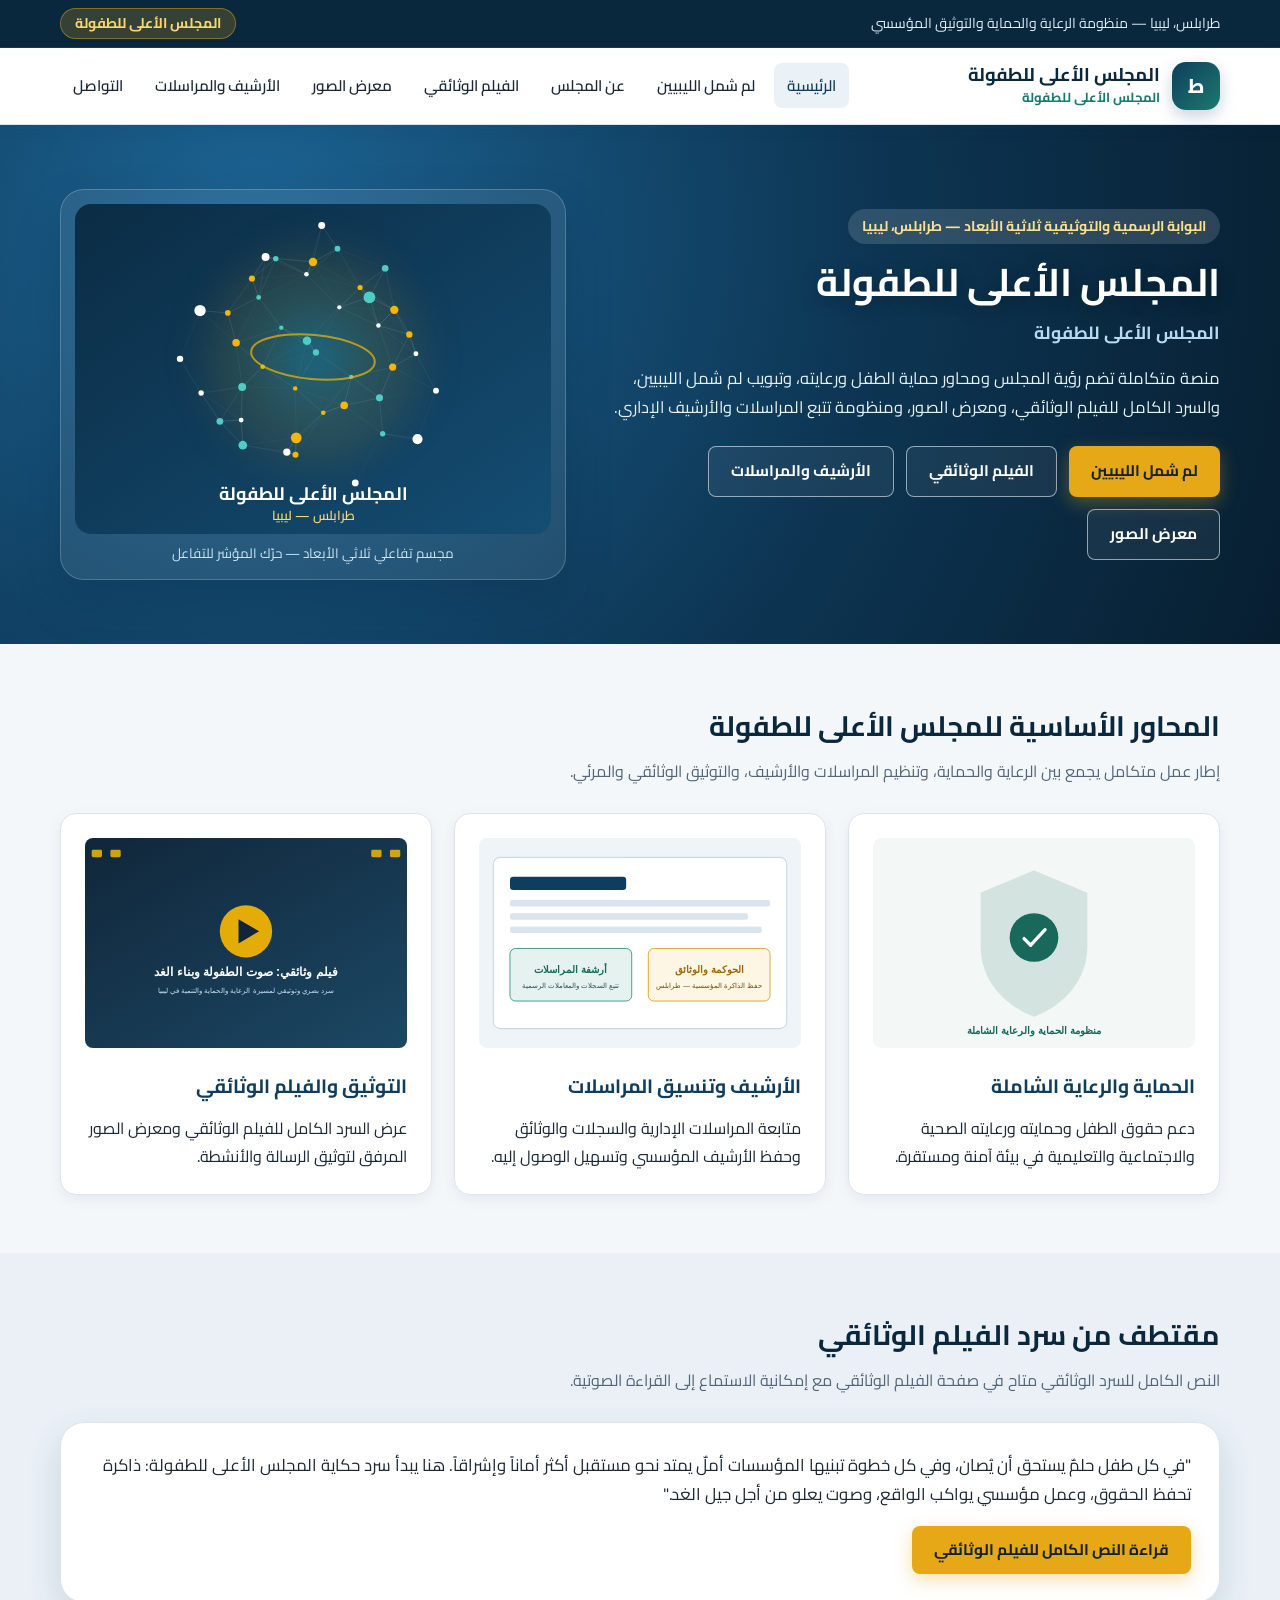
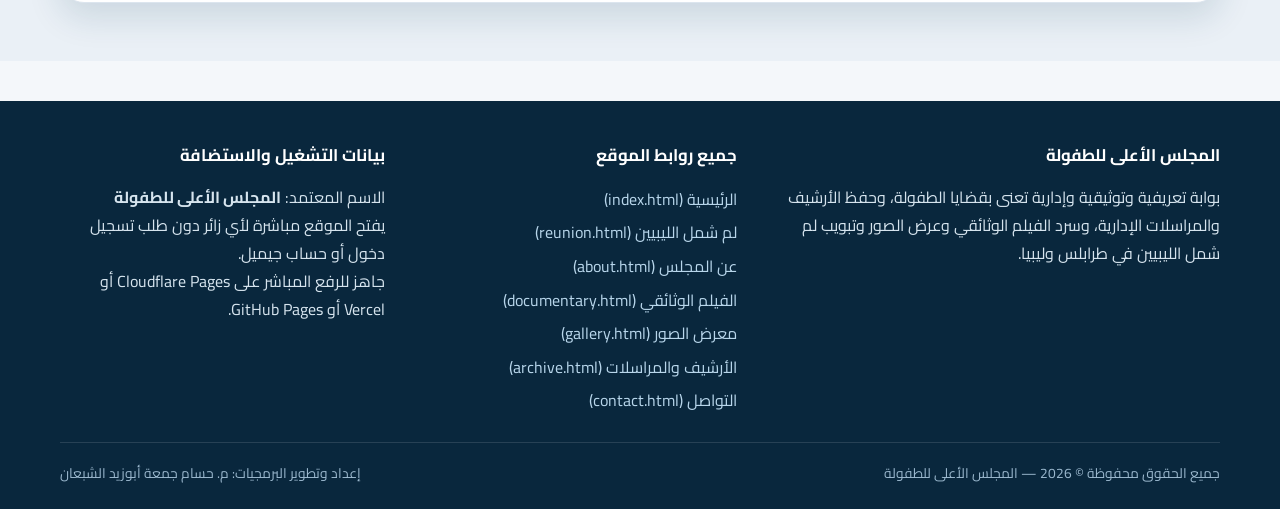
==== index.html @ 8209a541 "Add files via upload المجلس الاعلى للطفولة" ====
<!DOCTYPE html>
<html lang="ar" dir="rtl">
<head>
  <meta charset="UTF-8" />
  <meta name="viewport" content="width=device-width, initial-scale=1.0" />
  <title>المجلس الأعلى للطفولة</title>
  <link rel="preconnect" href="https://fonts.googleapis.com" />
  <link rel="preconnect" href="https://fonts.gstatic.com" crossorigin />
  <link href="https://fonts.googleapis.com/css2?family=Cairo:wght@400;600;700;800&display=swap" rel="stylesheet" />
  <link rel="stylesheet" href="css/style.css" />
</head>
<body>
  <div class="topbar">
    <div class="container topbar-inner">
      <div>طرابلس، ليبيا — منظومة الرعاية والحماية والتوثيق المؤسسي</div>
      <div class="en-title-badge">المجلس الأعلى للطفولة</div>
    </div>
  </div>
  <header class="navbar">
    <div class="container navbar-inner">
      <a class="brand" href="index.html">
        <div class="brand-mark">ط</div>
        <div class="brand-text">
          <strong>المجلس الأعلى للطفولة</strong>
          <span>المجلس الأعلى للطفولة</span>
        </div>
      </a>
      <nav aria-label="القائمة الرئيسية">
        <ul class="nav-links"><li><a href="index.html" class="active">الرئيسية</a></li><li><a href="reunion.html">لم شمل الليبيين</a></li><li><a href="about.html">عن المجلس</a></li><li><a href="documentary.html">الفيلم الوثائقي</a></li><li><a href="gallery.html">معرض الصور</a></li><li><a href="archive.html">الأرشيف والمراسلات</a></li><li><a href="contact.html">التواصل</a></li></ul>
      </nav>
    </div>
  </header>

  <section class="hero">
    <div class="container hero-grid">
      <div>
        <span class="hero-tag">البوابة الرسمية والتوثيقية ثلاثية الأبعاد — طرابلس، ليبيا</span>
        <h1>المجلس الأعلى للطفولة</h1>
        <div class="hero-en-name">المجلس الأعلى للطفولة</div>
        <p>
          منصة متكاملة تضم رؤية المجلس ومحاور حماية الطفل ورعايته، وتبويب لم شمل الليبيين، والسرد الكامل للفيلم الوثائقي، ومعرض الصور، ومنظومة تتبع المراسلات والأرشيف الإداري.
        </p>
        <div class="btn-group">
          <a href="reunion.html" class="btn btn-primary">لم شمل الليبيين</a>
          <a href="documentary.html" class="btn btn-outline">الفيلم الوثائقي</a>
          <a href="archive.html" class="btn btn-outline">الأرشيف والمراسلات</a>
          <a href="gallery.html" class="btn btn-outline">معرض الصور</a>
        </div>
      </div>
      <div class="hero-3d-stage">
        <canvas id="council3DCanvas" class="hero-3d-canvas"></canvas>
        <div class="stage-caption">مجسم تفاعلي ثلاثي الأبعاد — حرّك المؤشر للتفاعل</div>
      </div>
    </div>
  </section>

  <section class="section">
    <div class="container">
      <div class="section-header">
        <h2>المحاور الأساسية للمجلس الأعلى للطفولة</h2>
        <p>إطار عمل متكامل يجمع بين الرعاية والحماية، وتنظيم المراسلات والأرشيف، والتوثيق الوثائقي والمرئي.</p>
      </div>
      <div class="grid-3">
        <article class="card">
          <img src="assets/images/child-protection.svg" alt="الحماية والرعاية الشاملة" />
          <h3>الحماية والرعاية الشاملة</h3>
          <p>دعم حقوق الطفل وحمايته ورعايته الصحية والاجتماعية والتعليمية في بيئة آمنة ومستقرة.</p>
        </article>
        <article class="card">
          <img src="assets/images/archive-governance.svg" alt="الأرشيف وتنسيق المراسلات" />
          <h3>الأرشيف وتنسيق المراسلات</h3>
          <p>متابعة المراسلات الإدارية والسجلات والوثائق وحفظ الأرشيف المؤسسي وتسهيل الوصول إليه.</p>
        </article>
        <article class="card">
          <img src="assets/images/documentary-cover.svg" alt="التوثيق والفيلم الوثائقي" />
          <h3>التوثيق والفيلم الوثائقي</h3>
          <p>عرض السرد الكامل للفيلم الوثائقي ومعرض الصور المرفق لتوثيق الرسالة والأنشطة.</p>
        </article>
      </div>
    </div>
  </section>

  <section class="section section-alt">
    <div class="container">
      <div class="section-header">
        <h2>مقتطف من سرد الفيلم الوثائقي</h2>
        <p>النص الكامل للسرد الوثائقي متاح في صفحة الفيلم الوثائقي مع إمكانية الاستماع إلى القراءة الصوتية.</p>
      </div>
      <div class="doc-box">
        <p style="font-size:1.05rem; margin-bottom:16px;">
          "في كل طفل حلمٌ يستحق أن يُصان، وفي كل خطوة تبنيها المؤسسات أملٌ يمتد نحو مستقبل أكثر أماناً وإشراقاً. هنا يبدأ سرد حكاية المجلس الأعلى للطفولة: ذاكرة تحفظ الحقوق، وعمل مؤسسي يواكب الواقع، وصوت يعلو من أجل جيل الغد."
        </p>
        <a href="documentary.html" class="btn btn-primary">قراءة النص الكامل للفيلم الوثائقي</a>
      </div>
    </div>
  </section>
  <footer class="footer">
    <div class="container">
      <div class="footer-grid">
        <div>
          <h4>المجلس الأعلى للطفولة</h4>
          <p>بوابة تعريفية وتوثيقية وإدارية تعنى بقضايا الطفولة، وحفظ الأرشيف والمراسلات الإدارية، وسرد الفيلم الوثائقي وعرض الصور وتبويب لم شمل الليبيين في طرابلس وليبيا.</p>
        </div>
        <div>
          <h4>جميع روابط الموقع</h4>
          <ul style="list-style:none; line-height:2.1;">
            <li><a href="index.html">الرئيسية (index.html)</a></li>
            <li><a href="reunion.html">لم شمل الليبيين (reunion.html)</a></li>
            <li><a href="about.html">عن المجلس (about.html)</a></li>
            <li><a href="documentary.html">الفيلم الوثائقي (documentary.html)</a></li>
            <li><a href="gallery.html">معرض الصور (gallery.html)</a></li>
            <li><a href="archive.html">الأرشيف والمراسلات (archive.html)</a></li>
            <li><a href="contact.html">التواصل (contact.html)</a></li>
          </ul>
        </div>
        <div>
          <h4>بيانات التشغيل والاستضافة</h4>
          <p>الاسم المعتمد: <strong>المجلس الأعلى للطفولة</strong></p>
          <p>يفتح الموقع مباشرة لأي زائر دون طلب تسجيل دخول أو حساب جيميل.</p>
          <p>جاهز للرفع المباشر على Cloudflare Pages أو Vercel أو GitHub Pages.</p>
        </div>
      </div>
      <div class="footer-bottom">
        <span>جميع الحقوق محفوظة © 2026 — المجلس الأعلى للطفولة</span>
        <span>إعداد وتطوير البرمجيات: م. حسام جمعة أبوزيد الشبعان</span>
      </div>
    </div>
  </footer>
  <script src="js/app.js"></script>
</body>
</html>
---- css/style.css ----
/* ==========================================================================
   المجلس الأعلى للطفولة — Enhanced 3D & Responsive Stylesheet
   ========================================================================== */
:root {
  --primary: #0f3d5e;
  --primary-dark: #09273d;
  --primary-light: #1c5f8c;
  --secondary: #1b7a6e;
  --accent: #e6a817;
  --bg-page: #f4f7fa;
  --bg-card: #ffffff;
  --text-main: #1b2836;
  --text-muted: #54667a;
  --border-color: #dce5ee;
  --radius-sm: 8px;
  --radius-md: 16px;
  --radius-lg: 24px;
  --shadow-sm: 0 4px 14px rgba(15, 61, 94, 0.07);
  --shadow-md: 0 14px 34px rgba(15, 61, 94, 0.14);
  --shadow-3d: 0 22px 45px rgba(9, 39, 61, 0.24);
  --transition: all 0.3s cubic-bezier(0.22, 1, 0.36, 1);
}

* { box-sizing: border-box; margin: 0; padding: 0; }
html { scroll-behavior: smooth; direction: rtl; }
body {
  font-family: 'Cairo', 'Segoe UI', Tahoma, Geneva, Verdana, sans-serif;
  background-color: var(--bg-page);
  color: var(--text-main);
  line-height: 1.75;
  font-size: 16px;
  overflow-x: hidden;
}
.container { width: 100%; max-width: 1200px; margin: 0 auto; padding: 0 20px; }

.topbar {
  background: var(--primary-dark);
  color: #e2edf5;
  font-size: 0.88rem;
  padding: 8px 0;
  border-bottom: 1px solid rgba(255,255,255,0.08);
}
.topbar-inner { display: flex; flex-wrap: wrap; justify-content: space-between; align-items: center; gap: 10px; }
.en-title-badge {
  background: rgba(230, 168, 23, 0.2);
  color: #ffd56b;
  border: 1px solid rgba(230, 168, 23, 0.45);
  padding: 2px 14px;
  border-radius: 999px;
  font-weight: 700;
}

.navbar {
  background: rgba(255, 255, 255, 0.96);
  backdrop-filter: blur(10px);
  box-shadow: var(--shadow-sm);
  position: sticky;
  top: 0;
  z-index: 1000;
  border-bottom: 1px solid var(--border-color);
}
.navbar-inner { display: flex; align-items: center; justify-content: space-between; min-height: 76px; gap: 16px; }
.brand { display: flex; align-items: center; gap: 12px; text-decoration: none; color: var(--primary); }
.brand-mark {
  width: 48px; height: 48px; border-radius: 14px;
  background: linear-gradient(135deg, var(--primary), var(--secondary));
  color: #fff; display: flex; align-items: center; justify-content: center;
  font-weight: 800; font-size: 1.25rem; flex-shrink: 0;
  box-shadow: 0 6px 16px rgba(15, 61, 94, 0.22);
}
.brand-text strong { display: block; font-size: 1.15rem; line-height: 1.25; color: var(--primary-dark); }
.brand-text span { display: block; font-size: 0.82rem; color: var(--secondary); font-weight: 700; }

.nav-links { display: flex; list-style: none; gap: 6px; flex-wrap: wrap; }
.nav-links a {
  text-decoration: none; color: var(--text-main); font-weight: 600; font-size: 0.95rem;
  padding: 8px 13px; border-radius: var(--radius-sm); transition: var(--transition);
}
.nav-links a:hover, .nav-links a.active { background: #eaf2f8; color: var(--primary); }

/* 3D Hero Stage */
.hero {
  background: radial-gradient(circle at 20% 20%, #1c6494 0%, #0d3654 55%, #071e30 100%);
  color: #fff;
  padding: 64px 0;
  position: relative;
  perspective: 1200px;
}
.hero-grid { display: grid; grid-template-columns: 1.1fr 0.9fr; gap: 36px; align-items: center; }
.hero-tag {
  display: inline-block; background: rgba(255,255,255,0.14); color: #ffe08a;
  padding: 5px 14px; border-radius: 999px; font-size: 0.88rem; font-weight: 700; margin-bottom: 14px;
}
.hero h1 { font-size: 2.4rem; line-height: 1.3; margin-bottom: 10px; text-shadow: 0 4px 18px rgba(0,0,0,0.28); }
.hero-en-name { font-size: 1.1rem; color: #b7daf2; font-weight: 700; margin-bottom: 16px; }
.hero p { color: #e6f0f7; margin-bottom: 24px; font-size: 1.03rem; }

.btn-group { display: flex; flex-wrap: wrap; gap: 12px; }
.btn {
  display: inline-flex; align-items: center; justify-content: center; gap: 8px;
  padding: 11px 22px; border-radius: var(--radius-sm); font-weight: 700; font-size: 0.96rem;
  text-decoration: none; border: none; cursor: pointer; transition: var(--transition);
}
.btn-primary { background: var(--accent); color: #132230; box-shadow: 0 6px 18px rgba(230, 168, 23, 0.35); }
.btn-primary:hover { background: #f3b929; transform: translateY(-2px); }
.btn-outline { background: rgba(255,255,255,0.06); color: #fff; border: 1.5px solid rgba(255,255,255,0.55); }
.btn-outline:hover { background: rgba(255,255,255,0.16); transform: translateY(-2px); }

/* Interactive 3D Canvas & Card Frame */
.hero-3d-stage {
  background: rgba(255, 255, 255, 0.08);
  border: 1px solid rgba(255, 255, 255, 0.2);
  border-radius: var(--radius-lg);
  padding: 14px;
  box-shadow: var(--shadow-3d);
  transform-style: preserve-3d;
  transition: transform 0.2s ease-out;
}
.hero-3d-canvas {
  width: 100%;
  height: 330px;
  border-radius: 16px;
  display: block;
  background: linear-gradient(145deg, #0b2c44, #144d73);
}
.stage-caption {
  text-align: center;
  font-size: 0.84rem;
  color: #cde5f7;
  margin-top: 8px;
}

.section { padding: 58px 0; perspective: 1000px; }
.section-alt { background: #eaf0f6; }
.section-header { margin-bottom: 28px; }
.section-header h2 { font-size: 1.75rem; color: var(--primary-dark); margin-bottom: 6px; }
.section-header p { color: var(--text-muted); max-width: 820px; }

.grid-3 { display: grid; grid-template-columns: repeat(3, 1fr); gap: 22px; }
.grid-2 { display: grid; grid-template-columns: repeat(2, 1fr); gap: 24px; }

.card {
  background: var(--bg-card); border: 1px solid var(--border-color);
  border-radius: var(--radius-md); padding: 24px; box-shadow: var(--shadow-sm);
  transition: var(--transition); transform-style: preserve-3d;
}
.card:hover {
  box-shadow: var(--shadow-md);
  transform: translateY(-6px) rotateX(2deg) rotateY(-2deg);
}
.card h3 { color: var(--primary); font-size: 1.2rem; margin-bottom: 10px; }
.card img { width: 100%; height: 210px; object-fit: cover; border-radius: var(--radius-sm); margin-bottom: 14px; }

.doc-box {
  background: var(--bg-card); border: 1px solid var(--border-color);
  border-radius: var(--radius-lg); padding: 28px; box-shadow: var(--shadow-md);
}
.scene-card {
  border-right: 4px solid var(--secondary); background: #f9fbfd;
  padding: 16px 20px; border-radius: var(--radius-sm); margin-bottom: 14px;
}
.scene-header { display: flex; justify-content: space-between; align-items: center; margin-bottom: 6px; flex-wrap: wrap; gap: 8px; }
.scene-badge { background: var(--primary); color: #fff; font-size: 0.8rem; font-weight: 700; padding: 2px 10px; border-radius: 999px; }

.audio-panel {
  background: #f4f9fc; border: 1px solid #c9dce9; border-radius: var(--radius-md);
  padding: 20px; margin-top: 14px;
}

.form-panel {
  background: var(--bg-card); border: 1px solid var(--border-color);
  border-radius: var(--radius-md); padding: 24px; box-shadow: var(--shadow-sm);
}
.form-group { margin-bottom: 16px; }
.form-group label { display: block; font-weight: 700; margin-bottom: 6px; color: var(--primary-dark); font-size: 0.94rem; }
.form-group input, .form-group select, .form-group textarea {
  width: 100%; padding: 10px 14px; border: 1px solid #c6d3e0;
  border-radius: var(--radius-sm); font-family: inherit; font-size: 0.95rem; background: #fff; color: var(--text-main);
}

.table-wrap {
  overflow-x: auto; background: var(--bg-card);
  border-radius: var(--radius-md); border: 1px solid var(--border-color); box-shadow: var(--shadow-sm);
}
table { width: 100%; border-collapse: collapse; text-align: right; }
th, td { padding: 13px 15px; border-bottom: 1px solid var(--border-color); font-size: 0.92rem; }
th { background: var(--primary); color: #fff; font-weight: 700; }
tr:nth-child(even) td { background: #f9fbfd; }
.status-pill { display: inline-block; padding: 3px 10px; border-radius: 999px; font-size: 0.8rem; font-weight: 700; }
.status-active { background: #e1f5ee; color: #126952; }
.status-review { background: #fff3d1; color: #8c6004; }

.gallery-item {
  background: var(--bg-card); border: 1px solid var(--border-color);
  border-radius: var(--radius-md); overflow: hidden; box-shadow: var(--shadow-sm);
  transition: var(--transition);
}
.gallery-item:hover { transform: translateY(-4px); box-shadow: var(--shadow-md); }
.gallery-item img { width: 100%; height: 220px; object-fit: cover; display: block; }
.gallery-caption { padding: 14px 16px; }
.gallery-caption h4 { color: var(--primary-dark); margin-bottom: 4px; }
.gallery-caption p { font-size: 0.88rem; color: var(--text-muted); }

.footer { background: var(--primary-dark); color: #d6e4ee; padding: 40px 0 24px; margin-top: 40px; }
.footer-grid {
  display: grid; grid-template-columns: 1.4fr 1fr 1fr; gap: 28px;
  padding-bottom: 24px; border-bottom: 1px solid rgba(255,255,255,0.12);
}
.footer h4 { color: #fff; margin-bottom: 12px; font-size: 1.05rem; }
.footer a { color: #b8d6eb; text-decoration: none; }
.footer a:hover { color: #ffd56b; }
.footer-bottom {
  padding-top: 18px; display: flex; justify-content: space-between;
  flex-wrap: wrap; gap: 10px; font-size: 0.86rem; color: #9bb8ce;
}

@media (max-width: 900px) {
  .hero-grid, .grid-3, .grid-2, .footer-grid { grid-template-columns: 1fr; }
  .hero h1 { font-size: 1.85rem; }
}
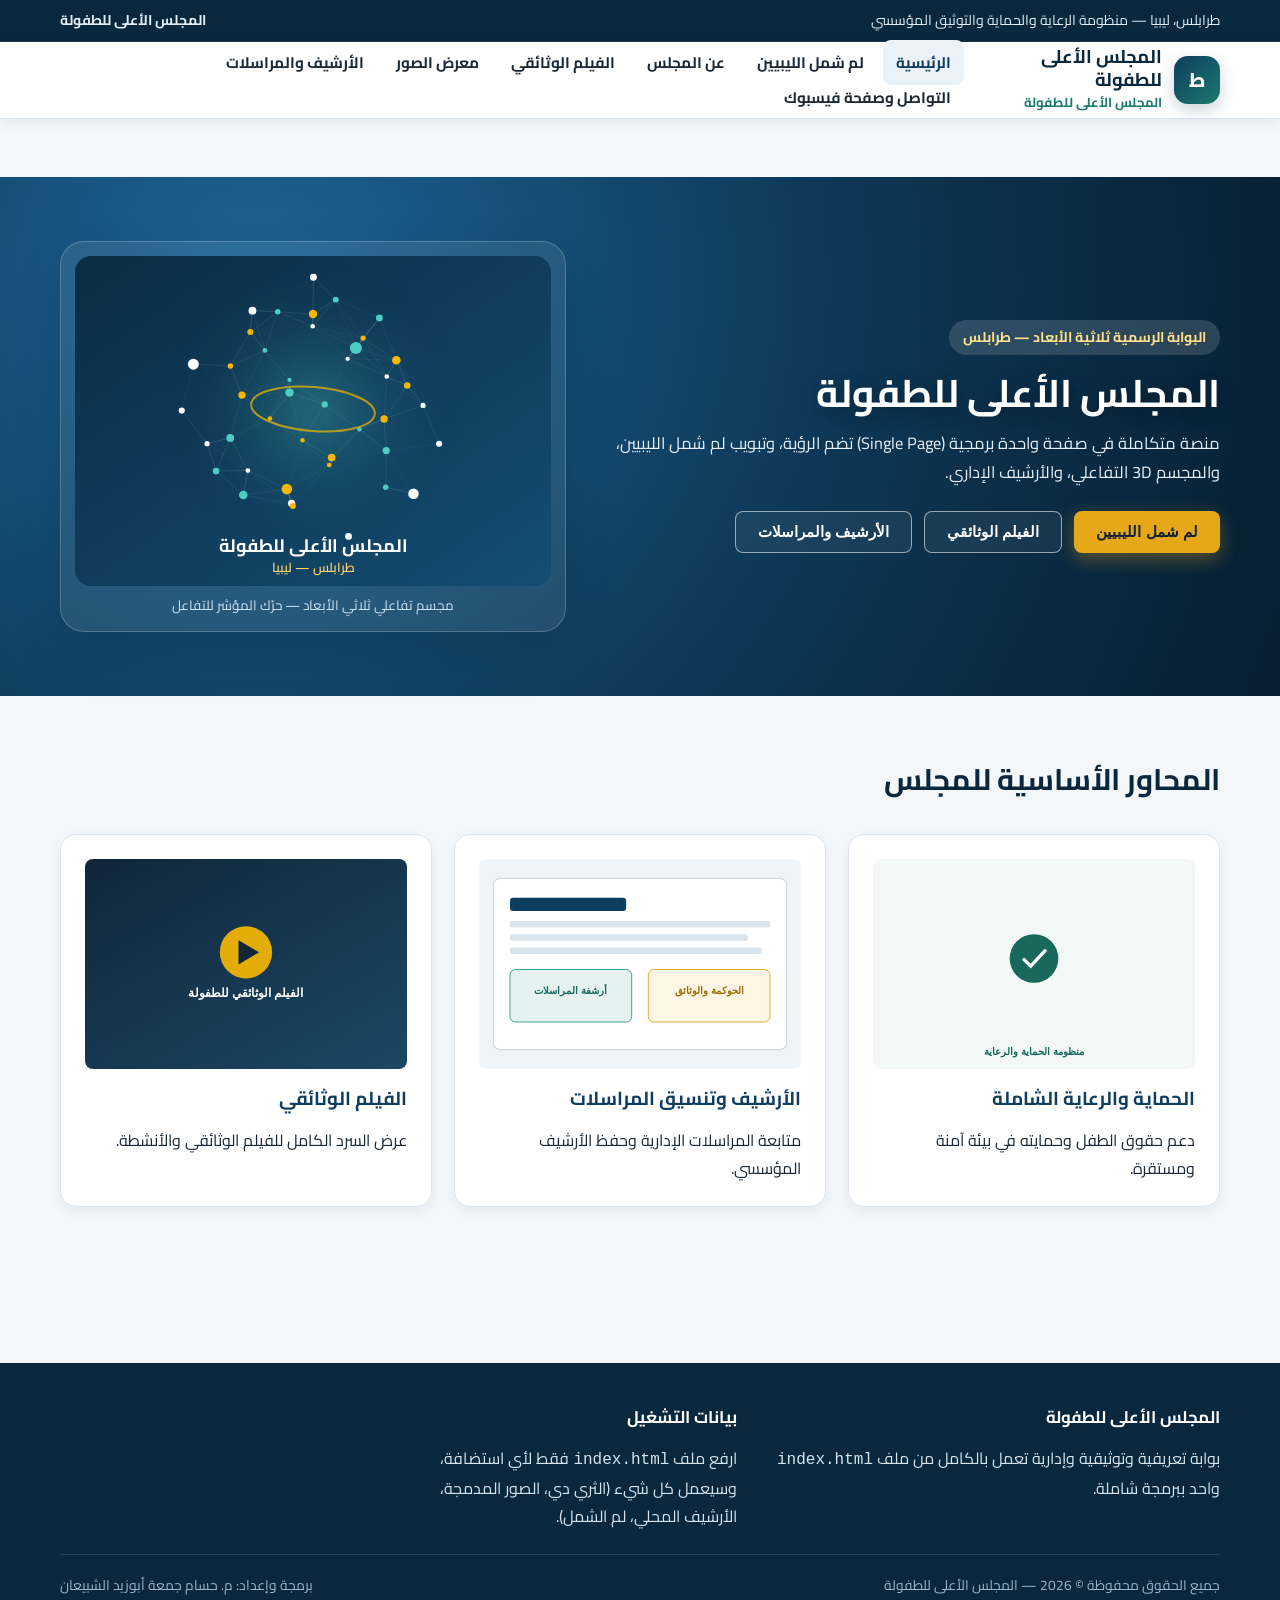
==== commit e42f1d50: "Add files via upload" ====
--- a/index.html
+++ b/index.html
@@ -7,18 +7,117 @@
   <link rel="preconnect" href="https://fonts.googleapis.com" />
   <link rel="preconnect" href="https://fonts.gstatic.com" crossorigin />
   <link href="https://fonts.googleapis.com/css2?family=Cairo:wght@400;600;700;800&display=swap" rel="stylesheet" />
-  <link rel="stylesheet" href="css/style.css" />
+  <style>
+    /* ==========================================================================
+       المجلس الأعلى للطفولة — Inline Stylesheet (All-in-one)
+       ========================================================================== */
+    :root {
+      --primary: #0f3d5e;
+      --primary-dark: #09273d;
+      --secondary: #1b7a6e;
+      --accent: #e6a817;
+      --bg-page: #f4f7fa;
+      --bg-card: #ffffff;
+      --text-main: #1b2836;
+      --text-muted: #54667a;
+      --border-color: #dce5ee;
+      --radius-sm: 8px; --radius-md: 16px; --radius-lg: 24px;
+      --shadow-sm: 0 4px 14px rgba(15, 61, 94, 0.07);
+      --shadow-md: 0 14px 34px rgba(15, 61, 94, 0.14);
+      --shadow-3d: 0 22px 45px rgba(9, 39, 61, 0.24);
+      --transition: all 0.3s cubic-bezier(0.22, 1, 0.36, 1);
+    }
+    * { box-sizing: border-box; margin: 0; padding: 0; }
+    html { scroll-behavior: smooth; direction: rtl; }
+    body {
+      font-family: 'Cairo', 'Segoe UI', Tahoma, Geneva, sans-serif;
+      background-color: var(--bg-page); color: var(--text-main);
+      line-height: 1.75; font-size: 16px; overflow-x: hidden;
+    }
+    .container { width: 100%; max-width: 1200px; margin: 0 auto; padding: 0 20px; }
+
+    /* Topbar & Nav */
+    .topbar { background: var(--primary-dark); color: #e2edf5; font-size: 0.88rem; padding: 8px 0; border-bottom: 1px solid rgba(255,255,255,0.08); }
+    .topbar-inner { display: flex; flex-wrap: wrap; justify-content: space-between; align-items: center; gap: 10px; }
+    .navbar { background: rgba(255, 255, 255, 0.98); box-shadow: var(--shadow-sm); position: sticky; top: 0; z-index: 1000; border-bottom: 1px solid var(--border-color); }
+    .navbar-inner { display: flex; align-items: center; justify-content: space-between; min-height: 76px; gap: 16px; }
+    .brand { display: flex; align-items: center; gap: 12px; text-decoration: none; color: var(--primary); }
+    .brand-mark { width: 48px; height: 48px; border-radius: 14px; background: linear-gradient(135deg, var(--primary), var(--secondary)); color: #fff; display: flex; align-items: center; justify-content: center; font-weight: 800; font-size: 1.25rem; box-shadow: 0 6px 16px rgba(15,61,94,0.22); }
+    .brand-text strong { display: block; font-size: 1.15rem; line-height: 1.25; color: var(--primary-dark); }
+    .brand-text span { display: block; font-size: 0.82rem; color: var(--secondary); font-weight: 700; }
+    
+    .nav-links { display: flex; list-style: none; gap: 6px; flex-wrap: wrap; }
+    .nav-links a { cursor: pointer; text-decoration: none; color: var(--text-main); font-weight: 700; font-size: 0.95rem; padding: 8px 13px; border-radius: var(--radius-sm); transition: var(--transition); }
+    .nav-links a:hover, .nav-links a.active { background: #eaf2f8; color: var(--primary); }
+
+    /* Layout & Cards */
+    .section-container { display: none; padding: 58px 0; animation: fadeIn 0.4s ease forwards; }
+    .section-container.active { display: block; }
+    @keyframes fadeIn { from { opacity: 0; transform: translateY(10px); } to { opacity: 1; transform: translateY(0); } }
+
+    .hero { background: radial-gradient(circle at 20% 20%, #1c6494 0%, #0d3654 55%, #071e30 100%); color: #fff; padding: 64px 0; perspective: 1200px; }
+    .hero-grid { display: grid; grid-template-columns: 1.1fr 0.9fr; gap: 36px; align-items: center; }
+    .hero h1 { font-size: 2.4rem; line-height: 1.3; margin-bottom: 10px; text-shadow: 0 4px 18px rgba(0,0,0,0.28); }
+    .hero p { color: #e6f0f7; margin-bottom: 24px; font-size: 1.03rem; }
+    
+    .btn-group { display: flex; flex-wrap: wrap; gap: 12px; }
+    .btn { display: inline-flex; align-items: center; justify-content: center; padding: 11px 22px; border-radius: var(--radius-sm); font-weight: 700; font-size: 0.96rem; text-decoration: none; border: none; cursor: pointer; transition: var(--transition); }
+    .btn-primary { background: var(--accent); color: #132230; box-shadow: 0 6px 18px rgba(230, 168, 23, 0.35); }
+    .btn-primary:hover { background: #f3b929; transform: translateY(-2px); }
+    .btn-outline { background: rgba(255,255,255,0.06); color: #fff; border: 1.5px solid rgba(255,255,255,0.55); }
+    
+    /* 3D Canvas */
+    .hero-3d-stage { background: rgba(255,255,255,0.08); border: 1px solid rgba(255,255,255,0.2); border-radius: var(--radius-lg); padding: 14px; box-shadow: var(--shadow-3d); }
+    .hero-3d-canvas { width: 100%; height: 330px; border-radius: 16px; display: block; background: linear-gradient(145deg, #0b2c44, #144d73); cursor: crosshair; }
+    
+    /* Grids & Cards */
+    .section-header { margin-bottom: 28px; }
+    .section-header h2 { font-size: 1.85rem; color: var(--primary-dark); margin-bottom: 6px; }
+    .grid-3 { display: grid; grid-template-columns: repeat(3, 1fr); gap: 22px; }
+    .grid-2 { display: grid; grid-template-columns: repeat(2, 1fr); gap: 24px; }
+    
+    .card, .doc-box, .form-panel { background: var(--bg-card); border: 1px solid var(--border-color); border-radius: var(--radius-md); padding: 24px; box-shadow: var(--shadow-sm); transition: var(--transition); }
+    .card:hover { box-shadow: var(--shadow-md); transform: translateY(-4px); }
+    .card img, .gallery-item img { width: 100%; height: 210px; object-fit: cover; border-radius: var(--radius-sm); margin-bottom: 14px; display: block; }
+    .card h3, .doc-box h3, .form-panel h3 { color: var(--primary); margin-bottom: 10px; }
+    
+    /* Archive Table & Forms */
+    .form-group { margin-bottom: 16px; }
+    .form-group label { display: block; font-weight: 700; margin-bottom: 6px; color: var(--primary-dark); font-size: 0.94rem; }
+    .form-group input, .form-group select, .form-group textarea { width: 100%; padding: 10px 14px; border: 1px solid #c6d3e0; border-radius: var(--radius-sm); font-family: inherit; font-size: 0.95rem; background: #fff; }
+    .table-wrap { overflow-x: auto; background: var(--bg-card); border-radius: var(--radius-md); border: 1px solid var(--border-color); box-shadow: var(--shadow-sm); margin-top: 24px; }
+    table { width: 100%; border-collapse: collapse; text-align: right; }
+    th, td { padding: 13px 15px; border-bottom: 1px solid var(--border-color); }
+    th { background: var(--primary); color: #fff; }
+    .status-active { background: #e1f5ee; color: #126952; padding: 3px 10px; border-radius: 999px; font-size: 0.8rem; font-weight: 700; }
+    .status-review { background: #fff3d1; color: #8c6004; padding: 3px 10px; border-radius: 999px; font-size: 0.8rem; font-weight: 700; }
+
+    /* Audio Player */
+    .audio-panel { background: #f4f9fc; border: 1px solid #c9dce9; border-radius: var(--radius-md); padding: 20px; margin-top: 14px; }
+    
+    /* Footer */
+    .footer { background: var(--primary-dark); color: #d6e4ee; padding: 40px 0 24px; margin-top: 40px; }
+    .footer-grid { display: grid; grid-template-columns: 1.4fr 1fr 1fr; gap: 28px; padding-bottom: 24px; border-bottom: 1px solid rgba(255,255,255,0.12); }
+    .footer h4 { color: #fff; margin-bottom: 12px; font-size: 1.05rem; }
+    .footer a { color: #b8d6eb; text-decoration: none; }
+    .footer-bottom { padding-top: 18px; display: flex; justify-content: space-between; font-size: 0.86rem; color: #9bb8ce; }
+
+    @media (max-width: 900px) {
+      .hero-grid, .grid-3, .grid-2, .footer-grid { grid-template-columns: 1fr; }
+    }
+  </style>
 </head>
 <body>
   <div class="topbar">
     <div class="container topbar-inner">
       <div>طرابلس، ليبيا — منظومة الرعاية والحماية والتوثيق المؤسسي</div>
-      <div class="en-title-badge">المجلس الأعلى للطفولة</div>
+      <div style="font-weight:700;">المجلس الأعلى للطفولة</div>
     </div>
   </div>
+  
   <header class="navbar">
     <div class="container navbar-inner">
-      <a class="brand" href="index.html">
+      <a class="brand" href="#" onclick="showSection('home')">
         <div class="brand-mark">ط</div>
         <div class="brand-text">
           <strong>المجلس الأعلى للطفولة</strong>
@@ -26,106 +125,330 @@
         </div>
       </a>
       <nav aria-label="القائمة الرئيسية">
-        <ul class="nav-links"><li><a href="index.html" class="active">الرئيسية</a></li><li><a href="reunion.html">لم شمل الليبيين</a></li><li><a href="about.html">عن المجلس</a></li><li><a href="documentary.html">الفيلم الوثائقي</a></li><li><a href="gallery.html">معرض الصور</a></li><li><a href="archive.html">الأرشيف والمراسلات</a></li><li><a href="contact.html">التواصل</a></li></ul>
+        <ul class="nav-links">
+          <li><a onclick="showSection('home')" id="nav-home" class="active">الرئيسية</a></li>
+          <li><a onclick="showSection('reunion')" id="nav-reunion">لم شمل الليبيين</a></li>
+          <li><a onclick="showSection('about')" id="nav-about">عن المجلس</a></li>
+          <li><a onclick="showSection('documentary')" id="nav-documentary">الفيلم الوثائقي</a></li>
+          <li><a onclick="showSection('gallery')" id="nav-gallery">معرض الصور</a></li>
+          <li><a onclick="showSection('archive')" id="nav-archive">الأرشيف والمراسلات</a></li>
+          <li><a onclick="showSection('contact')" id="nav-contact">التواصل وصفحة فيسبوك</a></li>
+        </ul>
       </nav>
     </div>
   </header>
 
-  <section class="hero">
-    <div class="container hero-grid">
-      <div>
-        <span class="hero-tag">البوابة الرسمية والتوثيقية ثلاثية الأبعاد — طرابلس، ليبيا</span>
-        <h1>المجلس الأعلى للطفولة</h1>
-        <div class="hero-en-name">المجلس الأعلى للطفولة</div>
-        <p>
-          منصة متكاملة تضم رؤية المجلس ومحاور حماية الطفل ورعايته، وتبويب لم شمل الليبيين، والسرد الكامل للفيلم الوثائقي، ومعرض الصور، ومنظومة تتبع المراسلات والأرشيف الإداري.
-        </p>
-        <div class="btn-group">
-          <a href="reunion.html" class="btn btn-primary">لم شمل الليبيين</a>
-          <a href="documentary.html" class="btn btn-outline">الفيلم الوثائقي</a>
-          <a href="archive.html" class="btn btn-outline">الأرشيف والمراسلات</a>
-          <a href="gallery.html" class="btn btn-outline">معرض الصور</a>
-        </div>
-      </div>
-      <div class="hero-3d-stage">
-        <canvas id="council3DCanvas" class="hero-3d-canvas"></canvas>
-        <div class="stage-caption">مجسم تفاعلي ثلاثي الأبعاد — حرّك المؤشر للتفاعل</div>
-      </div>
-    </div>
-  </section>
-
-  <section class="section">
-    <div class="container">
-      <div class="section-header">
-        <h2>المحاور الأساسية للمجلس الأعلى للطفولة</h2>
-        <p>إطار عمل متكامل يجمع بين الرعاية والحماية، وتنظيم المراسلات والأرشيف، والتوثيق الوثائقي والمرئي.</p>
+  <!-- ==================== HOME SECTION ==================== -->
+  <div id="sec-home" class="section-container active">
+    <section class="hero">
+      <div class="container hero-grid">
+        <div>
+          <span style="display:inline-block; background:rgba(255,255,255,0.14); color:#ffe08a; padding:5px 14px; border-radius:99px; font-size:0.88rem; font-weight:700; margin-bottom:14px;">البوابة الرسمية ثلاثية الأبعاد — طرابلس</span>
+          <h1>المجلس الأعلى للطفولة</h1>
+          <p>منصة متكاملة في صفحة واحدة برمجية (Single Page) تضم الرؤية، وتبويب لم شمل الليبيين، والمجسم 3D التفاعلي، والأرشيف الإداري.</p>
+          <div class="btn-group">
+            <button onclick="showSection('reunion')" class="btn btn-primary">لم شمل الليبيين</button>
+            <button onclick="showSection('documentary')" class="btn btn-outline">الفيلم الوثائقي</button>
+            <button onclick="showSection('archive')" class="btn btn-outline">الأرشيف والمراسلات</button>
+          </div>
+        </div>
+        <div class="hero-3d-stage">
+          <canvas id="council3DCanvas" class="hero-3d-canvas"></canvas>
+          <div style="text-align:center; font-size:0.84rem; color:#cde5f7; margin-top:8px;">مجسم تفاعلي ثلاثي الأبعاد — حرّك المؤشر للتفاعل</div>
+        </div>
+      </div>
+    </section>
+
+    <section class="container" style="padding: 58px 20px;">
+      <div class="section-header">
+        <h2>المحاور الأساسية للمجلس</h2>
       </div>
       <div class="grid-3">
         <article class="card">
-          <img src="assets/images/child-protection.svg" alt="الحماية والرعاية الشاملة" />
+          <img src="[data-uri]" alt="الحماية" />
           <h3>الحماية والرعاية الشاملة</h3>
-          <p>دعم حقوق الطفل وحمايته ورعايته الصحية والاجتماعية والتعليمية في بيئة آمنة ومستقرة.</p>
+          <p>دعم حقوق الطفل وحمايته في بيئة آمنة ومستقرة.</p>
         </article>
         <article class="card">
-          <img src="assets/images/archive-governance.svg" alt="الأرشيف وتنسيق المراسلات" />
+          <img src="[data-uri]" alt="الأرشيف" />
           <h3>الأرشيف وتنسيق المراسلات</h3>
-          <p>متابعة المراسلات الإدارية والسجلات والوثائق وحفظ الأرشيف المؤسسي وتسهيل الوصول إليه.</p>
+          <p>متابعة المراسلات الإدارية وحفظ الأرشيف المؤسسي.</p>
         </article>
         <article class="card">
-          <img src="assets/images/documentary-cover.svg" alt="التوثيق والفيلم الوثائقي" />
-          <h3>التوثيق والفيلم الوثائقي</h3>
-          <p>عرض السرد الكامل للفيلم الوثائقي ومعرض الصور المرفق لتوثيق الرسالة والأنشطة.</p>
+          <img src="[data-uri]" alt="التوثيق" />
+          <h3>الفيلم الوثائقي</h3>
+          <p>عرض السرد الكامل للفيلم الوثائقي والأنشطة.</p>
         </article>
       </div>
-    </div>
-  </section>
-
-  <section class="section section-alt">
-    <div class="container">
-      <div class="section-header">
-        <h2>مقتطف من سرد الفيلم الوثائقي</h2>
-        <p>النص الكامل للسرد الوثائقي متاح في صفحة الفيلم الوثائقي مع إمكانية الاستماع إلى القراءة الصوتية.</p>
+    </section>
+  </div>
+
+  <!-- ==================== REUNION SECTION (لم شمل الليبيين) ==================== -->
+  <div id="sec-reunion" class="section-container">
+    <section class="container">
+      <div class="section-header">
+        <h2>لم شمل الليبيين</h2>
+        <p>مقطع أغنية <strong>لم الشمل</strong> بمشغل مدمج لتشغيل الصوت باللغة العربية مباشرة داخل الموقع.</p>
       </div>
       <div class="doc-box">
-        <p style="font-size:1.05rem; margin-bottom:16px;">
-          "في كل طفل حلمٌ يستحق أن يُصان، وفي كل خطوة تبنيها المؤسسات أملٌ يمتد نحو مستقبل أكثر أماناً وإشراقاً. هنا يبدأ سرد حكاية المجلس الأعلى للطفولة: ذاكرة تحفظ الحقوق، وعمل مؤسسي يواكب الواقع، وصوت يعلو من أجل جيل الغد."
-        </p>
-        <a href="documentary.html" class="btn btn-primary">قراءة النص الكامل للفيلم الوثائقي</a>
-      </div>
-    </div>
-  </section>
+        <h3>مشغل أغنية لم الشمل (تشغيل مباشر باللغة العربية)</h3>
+        <p style="color:#54667a; margin-bottom:14px;">اختر ملف الأغنية (MP3/WAV) مباشرة من جهازك أو اترك المشغل يقرأ الملف الافتراضي من المجلد.</p>
+        <div class="audio-panel">
+          <audio id="reunionAudioPlayer" controls style="width:100%; margin-bottom:14px;">
+            <source src="assets/audio/lam-al-shaml.mp3" type="audio/mpeg" />
+          </audio>
+          <div class="form-group" style="margin-top:18px;">
+            <label for="reunionLocalFile">اختر ملف الأغنية من اللابتوب للتشغيل الفوري:</label>
+            <input type="file" id="reunionLocalFile" accept="audio/*" />
+          </div>
+          <div id="reunionAlert" style="display:none; margin-top:10px; padding:10px; background:#e1f5ee; color:#126952; border-radius:8px; font-weight:700;"></div>
+        </div>
+        <div style="margin-top:20px;">
+          <a href="https://www.facebook.com/share/p/19MWD8RGzg/" target="_blank" class="btn btn-outline" style="color:var(--primary); border-color:var(--primary);">رابط منشور الفيسبوك المرجعي</a>
+        </div>
+      </div>
+    </section>
+  </div>
+
+  <!-- ==================== ABOUT SECTION ==================== -->
+  <div id="sec-about" class="section-container">
+    <section class="container">
+      <div class="section-header">
+        <h2>عن المجلس الأعلى للطفولة</h2>
+      </div>
+      <div class="grid-2">
+        <div class="card">
+          <h3>الرؤية</h3>
+          <p>بناء بيئة وطنية آمنة وداعمة تضمن لكل طفل حقه في الحياة والرعاية والتعليم.</p>
+        </div>
+        <div class="card">
+          <h3>الرسالة</h3>
+          <p>تنسيق السياسات وتوثيق المراسلات الإدارية بكفاءة ونشر الوعي عبر الملفات الوثائقية.</p>
+        </div>
+      </div>
+    </section>
+  </div>
+
+  <!-- ==================== DOCUMENTARY SECTION ==================== -->
+  <div id="sec-documentary" class="section-container">
+    <section class="container">
+      <div class="section-header">
+        <h2>سرد الفيلم الوثائقي</h2>
+        <p>سيناريو وسرد تفصيلي مع القراءة الصوتية باللغة العربية (يعتمد على توافر صوت عربي في المتصفح) أو المشغل المباشر.</p>
+      </div>
+      <div class="doc-box">
+        <img src="[data-uri]" alt="غلاف الفيلم" style="width:100%; max-height:300px; object-fit:cover; border-radius:12px; margin-bottom:20px;"/>
+        <div class="btn-group" style="margin-bottom:18px;">
+          <button type="button" id="readNarrationBtn" class="btn btn-primary">قراءة السرد آلياً (عربي)</button>
+          <button type="button" id="stopNarrationBtn" class="btn btn-outline" style="color:var(--primary); border-color:var(--primary);">إيقاف</button>
+        </div>
+        <div id="fullDocumentaryScript" style="background:#f9fbfd; border-right:4px solid var(--secondary); padding:16px; border-radius:8px;">
+          <p><strong>المشهد الأول:</strong> "في قلب كل مجتمع حيّ، تقف الطفولة بوصفها المقياس الحقيقي للحاضر والبوصلة الأصدق للمستقبل. ومن هنا جاءت رسالة المجلس الأعلى للطفولة؛ لتكون مظلة جامعة للرعاية والحماية والتنمية."</p>
+          <p><strong>المشهد الثاني:</strong> "لم تكن حماية الطفولة يوماً مجرد شعارات عابرة، بل مسؤولية يومية تتطلب رؤية واضحة، ومتابعة دقيقة، وتنظيماً مؤسسياً يربط القرار بالعمل الميداني."</p>
+          <p><strong>المشهد الثالث:</strong> "حين نمنح الطفل الأمان، والتعليم الجيد، والإنصات الحقيقي، فإننا نرسّخ قيم الرحمة والتضامن والوعي في نسيج الوطن بأكمله."</p>
+        </div>
+      </div>
+    </section>
+  </div>
+
+  <!-- ==================== GALLERY SECTION ==================== -->
+  <div id="sec-gallery" class="section-container">
+    <section class="container">
+      <div class="section-header">
+        <h2>معرض الصور (مدمج في الكود)</h2>
+      </div>
+      <div class="grid-2">
+        <div class="card"><img src="[data-uri]" alt="الرئيسية" /><h3>الواجهة الرئيسية</h3></div>
+        <div class="card"><img src="[data-uri]" alt="الوثائقي" /><h3>ملصق الفيلم الوثائقي</h3></div>
+        <div class="card"><img src="[data-uri]" alt="الأرشيف" /><h3>الأرشيف والمراسلات</h3></div>
+        <div class="card"><img src="[data-uri]" alt="الحماية" /><h3>منظومة الحماية</h3></div>
+      </div>
+    </section>
+  </div>
+
+  <!-- ==================== ARCHIVE SECTION ==================== -->
+  <div id="sec-archive" class="section-container">
+    <section class="container">
+      <div class="section-header">
+        <h2>الأرشيف ومتابعة المراسلات</h2>
+        <p>يتم الحفظ محلياً في المتصفح دون الحاجة لاستضافة خارجية (كود مدمج في ملف واحد).</p>
+      </div>
+      <div class="grid-2">
+        <div class="form-panel">
+          <h3>إضافة قيد جديد</h3>
+          <form id="addArchiveForm">
+            <div class="form-group"><label>رقم القيد</label><input type="text" id="recCode" required /></div>
+            <div class="form-group"><label>الموضوع</label><input type="text" id="recSubject" required /></div>
+            <div class="form-group"><label>الجهة</label><input type="text" id="recEntity" required /></div>
+            <div class="form-group"><label>الحالة</label><select id="recStatus"><option>قيد المتابعة</option><option>معتمد</option></select></div>
+            <button type="submit" class="btn btn-primary">حفظ في السجل</button>
+          </form>
+        </div>
+        <div class="form-panel">
+          <h3>البحث في السجلات</h3>
+          <input type="text" id="archiveSearch" placeholder="ابحث هنا..." style="width:100%; padding:10px; border-radius:8px; border:1px solid #ccc;"/>
+        </div>
+      </div>
+      <div class="table-wrap">
+        <table>
+          <thead><tr><th>رقم القيد</th><th>الموضوع</th><th>الجهة</th><th>الحالة</th></tr></thead>
+          <tbody id="archiveTableBody"></tbody>
+        </table>
+      </div>
+    </section>
+  </div>
+
+  <!-- ==================== CONTACT SECTION ==================== -->
+  <div id="sec-contact" class="section-container">
+    <section class="container">
+      <div class="section-header">
+        <h2>التواصل وصفحة فيسبوك</h2>
+      </div>
+      <div class="doc-box" style="text-align:center;">
+        <h3 style="margin-bottom:16px;">رابط صفحة المجلس الرسمي على فيسبوك</h3>
+        <a href="https://www.facebook.com/" target="_blank" class="btn btn-primary" style="font-size:1.1rem; padding:14px 28px;">زيارة صفحة المجلس الأعلى للطفولة</a>
+      </div>
+    </section>
+  </div>
+
   <footer class="footer">
     <div class="container">
       <div class="footer-grid">
         <div>
           <h4>المجلس الأعلى للطفولة</h4>
-          <p>بوابة تعريفية وتوثيقية وإدارية تعنى بقضايا الطفولة، وحفظ الأرشيف والمراسلات الإدارية، وسرد الفيلم الوثائقي وعرض الصور وتبويب لم شمل الليبيين في طرابلس وليبيا.</p>
+          <p>بوابة تعريفية وتوثيقية وإدارية تعمل بالكامل من ملف <code>index.html</code> واحد ببرمجة شاملة.</p>
         </div>
         <div>
-          <h4>جميع روابط الموقع</h4>
-          <ul style="list-style:none; line-height:2.1;">
-            <li><a href="index.html">الرئيسية (index.html)</a></li>
-            <li><a href="reunion.html">لم شمل الليبيين (reunion.html)</a></li>
-            <li><a href="about.html">عن المجلس (about.html)</a></li>
-            <li><a href="documentary.html">الفيلم الوثائقي (documentary.html)</a></li>
-            <li><a href="gallery.html">معرض الصور (gallery.html)</a></li>
-            <li><a href="archive.html">الأرشيف والمراسلات (archive.html)</a></li>
-            <li><a href="contact.html">التواصل (contact.html)</a></li>
-          </ul>
-        </div>
-        <div>
-          <h4>بيانات التشغيل والاستضافة</h4>
-          <p>الاسم المعتمد: <strong>المجلس الأعلى للطفولة</strong></p>
-          <p>يفتح الموقع مباشرة لأي زائر دون طلب تسجيل دخول أو حساب جيميل.</p>
-          <p>جاهز للرفع المباشر على Cloudflare Pages أو Vercel أو GitHub Pages.</p>
+          <h4>بيانات التشغيل</h4>
+          <p>ارفع ملف <code>index.html</code> فقط لأي استضافة، وسيعمل كل شيء (الثري دي، الصور المدمجة، الأرشيف المحلي، لم الشمل).</p>
         </div>
       </div>
       <div class="footer-bottom">
         <span>جميع الحقوق محفوظة © 2026 — المجلس الأعلى للطفولة</span>
-        <span>إعداد وتطوير البرمجيات: م. حسام جمعة أبوزيد الشبعان</span>
+        <span>برمجة وإعداد: م. حسام جمعة أبوزيد الشبيعان</span>
       </div>
     </div>
   </footer>
-  <script src="js/app.js"></script>
+
+  <!-- ==================== INLINE JAVASCRIPT ==================== -->
+  <script>
+    // Navigation Logic
+    function showSection(secId) {
+      document.querySelectorAll('.section-container').forEach(el => el.classList.remove('active'));
+      document.querySelectorAll('.nav-links a').forEach(el => el.classList.remove('active'));
+      document.getElementById('sec-' + secId).classList.add('active');
+      const navBtn = document.getElementById('nav-' + secId);
+      if(navBtn) navBtn.classList.add('active');
+      window.scrollTo(0,0);
+    }
+
+    // 3D Emblem Logic
+    function init3DEmblemScene() {
+      const canvas = document.getElementById('council3DCanvas');
+      if (!canvas) return;
+      const ctx = canvas.getContext('2d');
+      let width = canvas.width = canvas.offsetWidth || 480;
+      let height = canvas.height = canvas.offsetHeight || 330;
+      let angleY = 0, targetTiltX = 0, targetTiltY = 0;
+      const nodes = [];
+      const count = 42;
+      for (let i = 0; i < count; i++) {
+        const theta = (i / count) * Math.PI * 2;
+        const phi = Math.acos(2 * ((i * 0.618) % 1) - 1);
+        nodes.push({ theta, phi, radius: 95 + (i % 3) * 14, color: i % 3 === 0 ? '#f5b700' : (i % 3 === 1 ? '#4ecdc4' : '#ffffff'), size: i % 4 === 0 ? 4.2 : 2.8 });
+      }
+      canvas.addEventListener('mousemove', (e) => {
+        const rect = canvas.getBoundingClientRect();
+        targetTiltY = ((e.clientX - rect.left) / rect.width - 0.5) * 0.8;
+        targetTiltX = ((e.clientY - rect.top) / rect.height - 0.5) * 0.6;
+      });
+      canvas.addEventListener('mouseleave', () => { targetTiltX = 0; targetTiltY = 0; });
+      
+      function render() {
+        ctx.clearRect(0, 0, width, height);
+        const cx = width / 2, cy = height / 2 - 12;
+        const grad = ctx.createRadialGradient(cx, cy, 15, cx, cy, 150);
+        grad.addColorStop(0, 'rgba(78, 205, 196, 0.25)'); grad.addColorStop(1, 'rgba(11, 44, 68, 0)');
+        ctx.fillStyle = grad; ctx.beginPath(); ctx.arc(cx, cy, 150, 0, Math.PI * 2); ctx.fill();
+        angleY += 0.012; const rotY = angleY + targetTiltY, rotX = targetTiltX;
+        
+        const projected = nodes.map(n => {
+          const x0 = n.radius * Math.sin(n.phi) * Math.cos(n.theta + rotY);
+          const y0 = n.radius * Math.cos(n.phi);
+          const z0 = n.radius * Math.sin(n.phi) * Math.sin(n.theta + rotY);
+          const y1 = y0 * Math.cos(rotX) - z0 * Math.sin(rotX);
+          const z1 = y0 * Math.sin(rotX) + z0 * Math.cos(rotX);
+          const scale = 320 / (320 + z1);
+          return { x: cx + x0 * scale, y: cy + y1 * scale, z: z1, scale, color: n.color, size: n.size * scale };
+        });
+        projected.sort((a, b) => b.z - a.z);
+        
+        ctx.lineWidth = 0.8;
+        for (let i=0; i<projected.length; i++) {
+          for (let j=i+1; j<projected.length; j++) {
+            const dist = Math.hypot(projected[i].x - projected[j].x, projected[i].y - projected[j].y);
+            if (dist < 62) { ctx.strokeStyle = `rgba(205,229,247,${(1 - dist/62)*0.28})`; ctx.beginPath(); ctx.moveTo(projected[i].x, projected[i].y); ctx.lineTo(projected[j].x, projected[j].y); ctx.stroke(); }
+          }
+        }
+        projected.forEach(p => { ctx.fillStyle = p.color; ctx.beginPath(); ctx.arc(p.x, p.y, p.size, 0, Math.PI * 2); ctx.fill(); });
+        
+        ctx.strokeStyle = 'rgba(245, 183, 0, 0.7)'; ctx.lineWidth = 2; ctx.beginPath();
+        ctx.ellipse(cx, cy, 62, 22, Math.sin(angleY * 0.5) * 0.2, 0, Math.PI * 2); ctx.stroke();
+        ctx.fillStyle = '#ffffff'; ctx.font = 'bold 18px Cairo'; ctx.textAlign = 'center'; ctx.fillText('المجلس الأعلى للطفولة', cx, height - 34);
+        ctx.fillStyle = '#ffd56b'; ctx.font = '600 13px Cairo'; ctx.fillText('طرابلس — ليبيا', cx, height - 14);
+        requestAnimationFrame(render);
+      }
+      render();
+    }
+
+    // Archive Logic (Local Storage)
+    const defRec = [{code:'HCC-01', subject:'مراسلات الأرشيف', entity:'رئاسة المجلس', status:'معتمد'}];
+    function getRecs() { try { const s = localStorage.getItem('hcc_arch'); return s ? JSON.parse(s) : defRec; } catch(e) { return defRec; } }
+    function renderArchive(q='') {
+      const t = document.getElementById('archiveTableBody'); if(!t) return;
+      const recs = getRecs().filter(r => !q || r.code.includes(q) || r.subject.includes(q));
+      t.innerHTML = recs.length ? recs.map(r => `<tr><td>${r.code}</td><td>${r.subject}</td><td>${r.entity}</td><td><span class="${r.status==='معتمد'?'status-active':'status-review'}">${r.status}</span></td></tr>`).join('') : '<tr><td colspan="4">لا توجد سجلات</td></tr>';
+    }
+    
+    // Reunion Audio Local File Upload
+    function initReunion() {
+      const f = document.getElementById('reunionLocalFile');
+      const a = document.getElementById('reunionAudioPlayer');
+      if(f && a) {
+        f.addEventListener('change', e => {
+          const file = e.target.files[0];
+          if(file) { a.src = URL.createObjectURL(file); a.play(); }
+        });
+      }
+    }
+
+    // Arabic Narration Speech
+    function initNarration() {
+      const b = document.getElementById('readNarrationBtn');
+      const s = document.getElementById('stopNarrationBtn');
+      const t = document.getElementById('fullDocumentaryScript');
+      if(b && t && window.speechSynthesis) {
+        b.addEventListener('click', () => {
+          window.speechSynthesis.cancel();
+          const u = new SpeechSynthesisUtterance(t.innerText);
+          u.lang = 'ar-SA'; // Force Arabic voice
+          window.speechSynthesis.speak(u);
+        });
+        s.addEventListener('click', () => window.speechSynthesis.cancel());
+      }
+    }
+
+    document.addEventListener('DOMContentLoaded', () => {
+      init3DEmblemScene(); renderArchive(); initReunion(); initNarration();
+      document.getElementById('archiveSearch')?.addEventListener('input', e => renderArchive(e.target.value));
+      document.getElementById('addArchiveForm')?.addEventListener('submit', e => {
+        e.preventDefault();
+        const recs = getRecs();
+        recs.unshift({code: document.getElementById('recCode').value, subject: document.getElementById('recSubject').value, entity: document.getElementById('recEntity').value, status: document.getElementById('recStatus').value});
+        localStorage.setItem('hcc_arch', JSON.stringify(recs));
+        renderArchive(); e.target.reset();
+      });
+    });
+  </script>
 </body>
 </html>
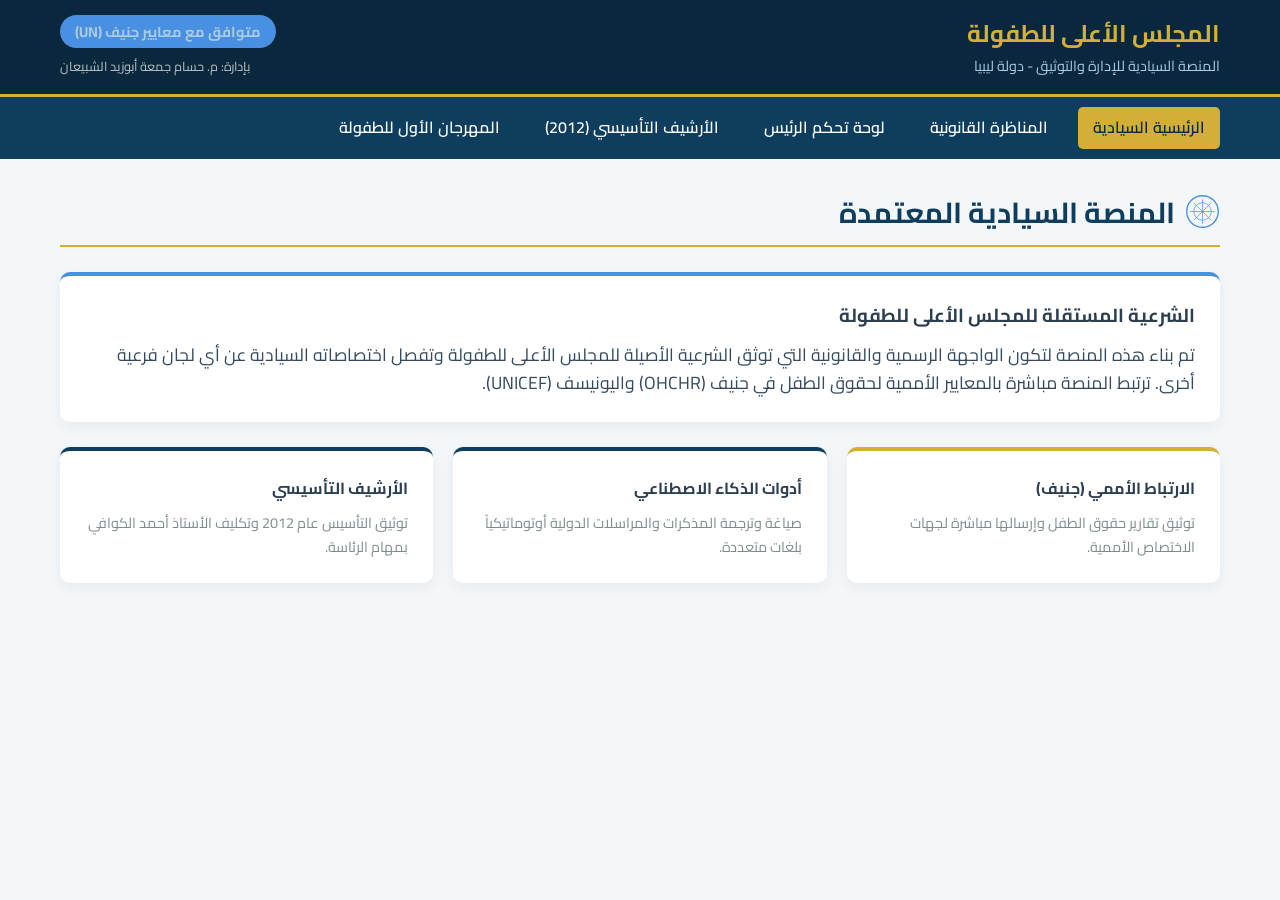
==== commit 83633ff5: "Add files via upload" ====
--- a/index.html
+++ b/index.html
@@ -1,454 +1,248 @@
 <!DOCTYPE html>
 <html lang="ar" dir="rtl">
 <head>
-  <meta charset="UTF-8" />
-  <meta name="viewport" content="width=device-width, initial-scale=1.0" />
-  <title>المجلس الأعلى للطفولة</title>
-  <link rel="preconnect" href="https://fonts.googleapis.com" />
-  <link rel="preconnect" href="https://fonts.gstatic.com" crossorigin />
-  <link href="https://fonts.googleapis.com/css2?family=Cairo:wght@400;600;700;800&display=swap" rel="stylesheet" />
+  <meta charset="UTF-8">
+  <meta name="viewport" content="width=device-width, initial-scale=1.0">
+  <title>المجلس الأعلى للطفولة - المنصة السيادية</title>
+  <link href="https://fonts.googleapis.com/css2?family=Cairo:wght@400;600;700;800&display=swap" rel="stylesheet">
   <style>
-    /* ==========================================================================
-       المجلس الأعلى للطفولة — Inline Stylesheet (All-in-one)
-       ========================================================================== */
     :root {
       --primary: #0f3d5e;
       --primary-dark: #09273d;
-      --secondary: #1b7a6e;
-      --accent: #e6a817;
-      --bg-page: #f4f7fa;
-      --bg-card: #ffffff;
-      --text-main: #1b2836;
-      --text-muted: #54667a;
-      --border-color: #dce5ee;
-      --radius-sm: 8px; --radius-md: 16px; --radius-lg: 24px;
-      --shadow-sm: 0 4px 14px rgba(15, 61, 94, 0.07);
-      --shadow-md: 0 14px 34px rgba(15, 61, 94, 0.14);
-      --shadow-3d: 0 22px 45px rgba(9, 39, 61, 0.24);
-      --transition: all 0.3s cubic-bezier(0.22, 1, 0.36, 1);
+      --gold: #d4af37;
+      --un-blue: #4a90e2;
+      --danger: #e74c3c;
+      --bg: #f4f7fa;
+      --card-bg: #ffffff;
+      --text: #2c3e50;
     }
     * { box-sizing: border-box; margin: 0; padding: 0; }
-    html { scroll-behavior: smooth; direction: rtl; }
-    body {
-      font-family: 'Cairo', 'Segoe UI', Tahoma, Geneva, sans-serif;
-      background-color: var(--bg-page); color: var(--text-main);
-      line-height: 1.75; font-size: 16px; overflow-x: hidden;
-    }
-    .container { width: 100%; max-width: 1200px; margin: 0 auto; padding: 0 20px; }
-
-    /* Topbar & Nav */
-    .topbar { background: var(--primary-dark); color: #e2edf5; font-size: 0.88rem; padding: 8px 0; border-bottom: 1px solid rgba(255,255,255,0.08); }
-    .topbar-inner { display: flex; flex-wrap: wrap; justify-content: space-between; align-items: center; gap: 10px; }
-    .navbar { background: rgba(255, 255, 255, 0.98); box-shadow: var(--shadow-sm); position: sticky; top: 0; z-index: 1000; border-bottom: 1px solid var(--border-color); }
-    .navbar-inner { display: flex; align-items: center; justify-content: space-between; min-height: 76px; gap: 16px; }
-    .brand { display: flex; align-items: center; gap: 12px; text-decoration: none; color: var(--primary); }
-    .brand-mark { width: 48px; height: 48px; border-radius: 14px; background: linear-gradient(135deg, var(--primary), var(--secondary)); color: #fff; display: flex; align-items: center; justify-content: center; font-weight: 800; font-size: 1.25rem; box-shadow: 0 6px 16px rgba(15,61,94,0.22); }
-    .brand-text strong { display: block; font-size: 1.15rem; line-height: 1.25; color: var(--primary-dark); }
-    .brand-text span { display: block; font-size: 0.82rem; color: var(--secondary); font-weight: 700; }
-    
-    .nav-links { display: flex; list-style: none; gap: 6px; flex-wrap: wrap; }
-    .nav-links a { cursor: pointer; text-decoration: none; color: var(--text-main); font-weight: 700; font-size: 0.95rem; padding: 8px 13px; border-radius: var(--radius-sm); transition: var(--transition); }
-    .nav-links a:hover, .nav-links a.active { background: #eaf2f8; color: var(--primary); }
-
-    /* Layout & Cards */
-    .section-container { display: none; padding: 58px 0; animation: fadeIn 0.4s ease forwards; }
-    .section-container.active { display: block; }
+    body { font-family: 'Cairo', sans-serif; background: var(--bg); color: var(--text); line-height: 1.6; }
+    
+    /* Header & Nav */
+    .header { background: var(--primary-dark); color: #fff; padding: 15px 0; border-bottom: 3px solid var(--gold); }
+    .top-bar { display: flex; justify-content: space-between; align-items: center; max-width: 1200px; margin: 0 auto; padding: 0 20px; }
+    .top-bar h1 { font-size: 1.5rem; color: var(--gold); }
+    .top-bar span { font-size: 0.9rem; color: #a9cce3; }
+    
+    .nav { background: var(--primary); padding: 10px 0; position: sticky; top: 0; z-index: 100; }
+    .nav-container { max-width: 1200px; margin: 0 auto; display: flex; gap: 15px; padding: 0 20px; flex-wrap: wrap; }
+    .nav a { color: #fff; text-decoration: none; padding: 8px 15px; border-radius: 5px; font-weight: 600; cursor: pointer; transition: 0.3s; }
+    .nav a:hover, .nav a.active { background: var(--gold); color: var(--primary-dark); }
+    
+    .container { max-width: 1200px; margin: 30px auto; padding: 0 20px; }
+    .section { display: none; animation: fadeIn 0.4s ease; }
+    .section.active { display: block; }
     @keyframes fadeIn { from { opacity: 0; transform: translateY(10px); } to { opacity: 1; transform: translateY(0); } }
-
-    .hero { background: radial-gradient(circle at 20% 20%, #1c6494 0%, #0d3654 55%, #071e30 100%); color: #fff; padding: 64px 0; perspective: 1200px; }
-    .hero-grid { display: grid; grid-template-columns: 1.1fr 0.9fr; gap: 36px; align-items: center; }
-    .hero h1 { font-size: 2.4rem; line-height: 1.3; margin-bottom: 10px; text-shadow: 0 4px 18px rgba(0,0,0,0.28); }
-    .hero p { color: #e6f0f7; margin-bottom: 24px; font-size: 1.03rem; }
-    
-    .btn-group { display: flex; flex-wrap: wrap; gap: 12px; }
-    .btn { display: inline-flex; align-items: center; justify-content: center; padding: 11px 22px; border-radius: var(--radius-sm); font-weight: 700; font-size: 0.96rem; text-decoration: none; border: none; cursor: pointer; transition: var(--transition); }
-    .btn-primary { background: var(--accent); color: #132230; box-shadow: 0 6px 18px rgba(230, 168, 23, 0.35); }
-    .btn-primary:hover { background: #f3b929; transform: translateY(-2px); }
-    .btn-outline { background: rgba(255,255,255,0.06); color: #fff; border: 1.5px solid rgba(255,255,255,0.55); }
-    
-    /* 3D Canvas */
-    .hero-3d-stage { background: rgba(255,255,255,0.08); border: 1px solid rgba(255,255,255,0.2); border-radius: var(--radius-lg); padding: 14px; box-shadow: var(--shadow-3d); }
-    .hero-3d-canvas { width: 100%; height: 330px; border-radius: 16px; display: block; background: linear-gradient(145deg, #0b2c44, #144d73); cursor: crosshair; }
-    
-    /* Grids & Cards */
-    .section-header { margin-bottom: 28px; }
-    .section-header h2 { font-size: 1.85rem; color: var(--primary-dark); margin-bottom: 6px; }
-    .grid-3 { display: grid; grid-template-columns: repeat(3, 1fr); gap: 22px; }
-    .grid-2 { display: grid; grid-template-columns: repeat(2, 1fr); gap: 24px; }
-    
-    .card, .doc-box, .form-panel { background: var(--bg-card); border: 1px solid var(--border-color); border-radius: var(--radius-md); padding: 24px; box-shadow: var(--shadow-sm); transition: var(--transition); }
-    .card:hover { box-shadow: var(--shadow-md); transform: translateY(-4px); }
-    .card img, .gallery-item img { width: 100%; height: 210px; object-fit: cover; border-radius: var(--radius-sm); margin-bottom: 14px; display: block; }
-    .card h3, .doc-box h3, .form-panel h3 { color: var(--primary); margin-bottom: 10px; }
-    
-    /* Archive Table & Forms */
-    .form-group { margin-bottom: 16px; }
-    .form-group label { display: block; font-weight: 700; margin-bottom: 6px; color: var(--primary-dark); font-size: 0.94rem; }
-    .form-group input, .form-group select, .form-group textarea { width: 100%; padding: 10px 14px; border: 1px solid #c6d3e0; border-radius: var(--radius-sm); font-family: inherit; font-size: 0.95rem; background: #fff; }
-    .table-wrap { overflow-x: auto; background: var(--bg-card); border-radius: var(--radius-md); border: 1px solid var(--border-color); box-shadow: var(--shadow-sm); margin-top: 24px; }
-    table { width: 100%; border-collapse: collapse; text-align: right; }
-    th, td { padding: 13px 15px; border-bottom: 1px solid var(--border-color); }
-    th { background: var(--primary); color: #fff; }
-    .status-active { background: #e1f5ee; color: #126952; padding: 3px 10px; border-radius: 999px; font-size: 0.8rem; font-weight: 700; }
-    .status-review { background: #fff3d1; color: #8c6004; padding: 3px 10px; border-radius: 999px; font-size: 0.8rem; font-weight: 700; }
-
-    /* Audio Player */
-    .audio-panel { background: #f4f9fc; border: 1px solid #c9dce9; border-radius: var(--radius-md); padding: 20px; margin-top: 14px; }
-    
-    /* Footer */
-    .footer { background: var(--primary-dark); color: #d6e4ee; padding: 40px 0 24px; margin-top: 40px; }
-    .footer-grid { display: grid; grid-template-columns: 1.4fr 1fr 1fr; gap: 28px; padding-bottom: 24px; border-bottom: 1px solid rgba(255,255,255,0.12); }
-    .footer h4 { color: #fff; margin-bottom: 12px; font-size: 1.05rem; }
-    .footer a { color: #b8d6eb; text-decoration: none; }
-    .footer-bottom { padding-top: 18px; display: flex; justify-content: space-between; font-size: 0.86rem; color: #9bb8ce; }
-
-    @media (max-width: 900px) {
-      .hero-grid, .grid-3, .grid-2, .footer-grid { grid-template-columns: 1fr; }
-    }
+    
+    /* Cards & Grids */
+    .grid-2 { display: grid; grid-template-columns: 1fr 1fr; gap: 30px; }
+    .grid-3 { display: grid; grid-template-columns: repeat(3, 1fr); gap: 20px; }
+    .card { background: var(--card-bg); padding: 25px; border-radius: 10px; box-shadow: 0 5px 15px rgba(0,0,0,0.05); border-top: 4px solid var(--primary); }
+    .card.gold { border-top-color: var(--gold); }
+    .card.blue { border-top-color: var(--un-blue); }
+    .card.red { border-top-color: var(--danger); }
+    
+    h2.title { color: var(--primary); border-bottom: 2px solid var(--gold); padding-bottom: 10px; margin-bottom: 25px; font-size: 1.8rem; display: flex; align-items: center; gap: 10px; }
+    h2.title img { width: 35px; height: 35px; }
+    
+    /* Debate Section */
+    .debate-vs { display: flex; justify-content: center; align-items: center; font-size: 2rem; font-weight: 800; color: #ccc; }
+    .debate-card { padding: 30px; border-radius: 12px; }
+    .debate-right { background: #fdfbf7; border: 2px solid var(--gold); }
+    .debate-left { background: #fff5f5; border: 2px solid var(--danger); }
+    .debate-list li { margin-bottom: 15px; font-weight: 600; list-style: none; padding-right: 25px; position: relative; }
+    .debate-list li::before { content: '✓'; position: absolute; right: 0; color: var(--gold); font-size: 1.2rem; }
+    .debate-left .debate-list li::before { content: '✗'; color: var(--danger); }
+    
+    /* Control Panel */
+    .panel-header { background: #1a252f; color: #fff; padding: 20px; border-radius: 10px; margin-bottom: 20px; display: flex; justify-content: space-between; align-items: center; }
+    .un-badge { background: var(--un-blue); color: white; padding: 5px 15px; border-radius: 50px; font-size: 0.85rem; font-weight: bold; }
+    .ai-box { background: #f8f9f9; border: 1px solid #d5d8dc; padding: 20px; border-radius: 10px; }
+    .ai-box textarea { width: 100%; height: 120px; padding: 15px; border: 1px solid #ccc; border-radius: 5px; font-family: inherit; margin-bottom: 15px; resize: none; }
+    .btn { padding: 10px 20px; border: none; border-radius: 5px; cursor: pointer; font-weight: bold; font-family: inherit; transition: 0.3s; }
+    .btn-primary { background: var(--primary); color: white; }
+    .btn-gold { background: var(--gold); color: #fff; text-shadow: 0 1px 2px rgba(0,0,0,0.2); }
+    .btn-un { background: var(--un-blue); color: white; }
+    
+    /* Archive & Timeline */
+    .timeline { border-right: 3px solid var(--gold); padding-right: 20px; margin-right: 10px; }
+    .tl-item { position: relative; margin-bottom: 25px; }
+    .tl-item::before { content: ''; position: absolute; right: -28px; top: 5px; width: 14px; height: 14px; border-radius: 50%; background: var(--primary); border: 2px solid var(--gold); }
+    .tl-date { font-weight: bold; color: var(--primary); margin-bottom: 5px; }
   </style>
 </head>
 <body>
-  <div class="topbar">
-    <div class="container topbar-inner">
-      <div>طرابلس، ليبيا — منظومة الرعاية والحماية والتوثيق المؤسسي</div>
-      <div style="font-weight:700;">المجلس الأعلى للطفولة</div>
-    </div>
-  </div>
-  
-  <header class="navbar">
-    <div class="container navbar-inner">
-      <a class="brand" href="#" onclick="showSection('home')">
-        <div class="brand-mark">ط</div>
-        <div class="brand-text">
-          <strong>المجلس الأعلى للطفولة</strong>
-          <span>المجلس الأعلى للطفولة</span>
-        </div>
-      </a>
-      <nav aria-label="القائمة الرئيسية">
-        <ul class="nav-links">
-          <li><a onclick="showSection('home')" id="nav-home" class="active">الرئيسية</a></li>
-          <li><a onclick="showSection('reunion')" id="nav-reunion">لم شمل الليبيين</a></li>
-          <li><a onclick="showSection('about')" id="nav-about">عن المجلس</a></li>
-          <li><a onclick="showSection('documentary')" id="nav-documentary">الفيلم الوثائقي</a></li>
-          <li><a onclick="showSection('gallery')" id="nav-gallery">معرض الصور</a></li>
-          <li><a onclick="showSection('archive')" id="nav-archive">الأرشيف والمراسلات</a></li>
-          <li><a onclick="showSection('contact')" id="nav-contact">التواصل وصفحة فيسبوك</a></li>
-        </ul>
-      </nav>
+
+  <header class="header">
+    <div class="top-bar">
+      <div>
+        <h1>المجلس الأعلى للطفولة</h1>
+        <span>المنصة السيادية للإدارة والتوثيق - دولة ليبيا</span>
+      </div>
+      <div style="text-align: left;">
+        <span class="un-badge" style="display:inline-block; margin-bottom:5px;">متوافق مع معايير جنيف (UN)</span><br>
+        <span style="font-size: 0.8rem; color: #bdc3c7;">بإدارة: م. حسام جمعة أبوزيد الشبيعان</span>
+      </div>
     </div>
   </header>
 
-  <!-- ==================== HOME SECTION ==================== -->
-  <div id="sec-home" class="section-container active">
-    <section class="hero">
-      <div class="container hero-grid">
+  <nav class="nav">
+    <div class="nav-container">
+      <a onclick="show('home')" class="active" id="btn-home">الرئيسية السيادية</a>
+      <a onclick="show('debate')" id="btn-debate">المناظرة القانونية</a>
+      <a onclick="show('panel')" id="btn-panel">لوحة تحكم الرئيس</a>
+      <a onclick="show('archive')" id="btn-archive">الأرشيف التأسيسي (2012)</a>
+      <a onclick="show('festival')" id="btn-festival">المهرجان الأول للطفولة</a>
+    </div>
+  </nav>
+
+  <main class="container">
+    
+    <!-- HOME -->
+    <section id="sec-home" class="section active">
+      <h2 class="title"><img src="[data-uri]" alt=""> المنصة السيادية المعتمدة</h2>
+      <div class="card blue">
+        <h3>الشرعية المستقلة للمجلس الأعلى للطفولة</h3>
+        <p style="margin-top: 10px; font-size: 1.1rem; color: #34495e;">
+          تم بناء هذه المنصة لتكون الواجهة الرسمية والقانونية التي توثق الشرعية الأصيلة للمجلس الأعلى للطفولة وتفصل اختصاصاته السيادية عن أي لجان فرعية أخرى. 
+          ترتبط المنصة مباشرة بالمعايير الأممية لحقوق الطفل في جنيف (OHCHR) واليونيسف (UNICEF).
+        </p>
+      </div>
+      <div class="grid-3" style="margin-top: 25px;">
+        <div class="card gold">
+          <h4>الارتباط الأممي (جنيف)</h4>
+          <p style="font-size: 0.9rem; color: #7f8c8d; margin-top:10px;">توثيق تقارير حقوق الطفل وإرسالها مباشرة لجهات الاختصاص الأممية.</p>
+        </div>
+        <div class="card">
+          <h4>أدوات الذكاء الاصطناعي</h4>
+          <p style="font-size: 0.9rem; color: #7f8c8d; margin-top:10px;">صياغة وترجمة المذكرات والمراسلات الدولية أوتوماتيكياً بلغات متعددة.</p>
+        </div>
+        <div class="card">
+          <h4>الأرشيف التأسيسي</h4>
+          <p style="font-size: 0.9rem; color: #7f8c8d; margin-top:10px;">توثيق التأسيس عام 2012 وتكليف الأستاذ أحمد الكوافي بمهام الرئاسة.</p>
+        </div>
+      </div>
+    </section>
+
+    <!-- DEBATE -->
+    <section id="sec-debate" class="section">
+      <h2 class="title"><img src="[data-uri]" alt=""> المناظرة القانونية: إثبات الشرعية السيادية</h2>
+      <div class="grid-2" style="align-items: stretch;">
+        <div class="debate-card debate-right">
+          <h3 style="color: var(--primary); text-align: center; border-bottom: 2px solid var(--gold); padding-bottom: 10px; margin-bottom: 20px;">المجلس الأعلى للطفولة<br><span style="font-size: 1rem; color:#7f8c8d;">(الشرعية الأصيلة - سيادي مستقل)</span></h3>
+          <ul class="debate-list">
+            <li>كيان سيادي مستقل تم تأسيسه منذ عام 2012.</li>
+            <li>يمتلك الشخصية الاعتبارية والذمة المالية المستقلة.</li>
+            <li>معتمد محلياً ومتوافق مع اتفاقيات جنيف لحقوق الطفل.</li>
+            <li>يرأسه الأستاذ أحمد الكوافي بتكليف رسمي وموثق.</li>
+            <li>صاحب الاختصاص الأصيل في رسم سياسات الطفولة في ليبيا.</li>
+          </ul>
+        </div>
+        <div class="debate-card debate-left">
+          <h3 style="color: var(--danger); text-align: center; border-bottom: 2px solid var(--danger); padding-bottom: 10px; margin-bottom: 20px;">اللجنة العليا (الشؤون الاجتماعية)<br><span style="font-size: 1rem; color:#7f8c8d;">(إجراءات باطلة - تضارب اختصاص)</span></h3>
+          <ul class="debate-list">
+            <li>لجنة فرعية تم تشكيلها لاحقاً بتداخل غير قانوني.</li>
+            <li>تابعة لوزارة الشؤون الاجتماعية وتفتقر للاستقلالية السيادية.</li>
+            <li>إجراءاتها وقراراتها تعد تعدياً على اختصاصات المجلس الأعلى.</li>
+            <li>لا تملك صفة التخاطب الدولي المباشر مع المنظمات الأممية.</li>
+          </ul>
+        </div>
+      </div>
+    </section>
+
+    <!-- CONTROL PANEL -->
+    <section id="sec-panel" class="section">
+      <div class="panel-header">
         <div>
-          <span style="display:inline-block; background:rgba(255,255,255,0.14); color:#ffe08a; padding:5px 14px; border-radius:99px; font-size:0.88rem; font-weight:700; margin-bottom:14px;">البوابة الرسمية ثلاثية الأبعاد — طرابلس</span>
-          <h1>المجلس الأعلى للطفولة</h1>
-          <p>منصة متكاملة في صفحة واحدة برمجية (Single Page) تضم الرؤية، وتبويب لم شمل الليبيين، والمجسم 3D التفاعلي، والأرشيف الإداري.</p>
-          <div class="btn-group">
-            <button onclick="showSection('reunion')" class="btn btn-primary">لم شمل الليبيين</button>
-            <button onclick="showSection('documentary')" class="btn btn-outline">الفيلم الوثائقي</button>
-            <button onclick="showSection('archive')" class="btn btn-outline">الأرشيف والمراسلات</button>
-          </div>
-        </div>
-        <div class="hero-3d-stage">
-          <canvas id="council3DCanvas" class="hero-3d-canvas"></canvas>
-          <div style="text-align:center; font-size:0.84rem; color:#cde5f7; margin-top:8px;">مجسم تفاعلي ثلاثي الأبعاد — حرّك المؤشر للتفاعل</div>
-        </div>
-      </div>
-    </section>
-
-    <section class="container" style="padding: 58px 20px;">
-      <div class="section-header">
-        <h2>المحاور الأساسية للمجلس</h2>
-      </div>
-      <div class="grid-3">
-        <article class="card">
-          <img src="[data-uri]" alt="الحماية" />
-          <h3>الحماية والرعاية الشاملة</h3>
-          <p>دعم حقوق الطفل وحمايته في بيئة آمنة ومستقرة.</p>
-        </article>
-        <article class="card">
-          <img src="[data-uri]" alt="الأرشيف" />
-          <h3>الأرشيف وتنسيق المراسلات</h3>
-          <p>متابعة المراسلات الإدارية وحفظ الأرشيف المؤسسي.</p>
-        </article>
-        <article class="card">
-          <img src="[data-uri]" alt="التوثيق" />
-          <h3>الفيلم الوثائقي</h3>
-          <p>عرض السرد الكامل للفيلم الوثائقي والأنشطة.</p>
-        </article>
-      </div>
-    </section>
-  </div>
-
-  <!-- ==================== REUNION SECTION (لم شمل الليبيين) ==================== -->
-  <div id="sec-reunion" class="section-container">
-    <section class="container">
-      <div class="section-header">
-        <h2>لم شمل الليبيين</h2>
-        <p>مقطع أغنية <strong>لم الشمل</strong> بمشغل مدمج لتشغيل الصوت باللغة العربية مباشرة داخل الموقع.</p>
-      </div>
-      <div class="doc-box">
-        <h3>مشغل أغنية لم الشمل (تشغيل مباشر باللغة العربية)</h3>
-        <p style="color:#54667a; margin-bottom:14px;">اختر ملف الأغنية (MP3/WAV) مباشرة من جهازك أو اترك المشغل يقرأ الملف الافتراضي من المجلد.</p>
-        <div class="audio-panel">
-          <audio id="reunionAudioPlayer" controls style="width:100%; margin-bottom:14px;">
-            <source src="assets/audio/lam-al-shaml.mp3" type="audio/mpeg" />
-          </audio>
-          <div class="form-group" style="margin-top:18px;">
-            <label for="reunionLocalFile">اختر ملف الأغنية من اللابتوب للتشغيل الفوري:</label>
-            <input type="file" id="reunionLocalFile" accept="audio/*" />
-          </div>
-          <div id="reunionAlert" style="display:none; margin-top:10px; padding:10px; background:#e1f5ee; color:#126952; border-radius:8px; font-weight:700;"></div>
-        </div>
-        <div style="margin-top:20px;">
-          <a href="https://www.facebook.com/share/p/19MWD8RGzg/" target="_blank" class="btn btn-outline" style="color:var(--primary); border-color:var(--primary);">رابط منشور الفيسبوك المرجعي</a>
-        </div>
-      </div>
-    </section>
-  </div>
-
-  <!-- ==================== ABOUT SECTION ==================== -->
-  <div id="sec-about" class="section-container">
-    <section class="container">
-      <div class="section-header">
-        <h2>عن المجلس الأعلى للطفولة</h2>
-      </div>
+          <h2 style="margin: 0; display:flex; align-items:center; gap:10px;"><img src="[data-uri]" style="width:30px; filter:invert(1);"> لوحة تحكم الرئيس الذكية</h2>
+          <span style="font-size: 0.9rem; color: #bdc3c7;">صلاحيات: رئيس المجلس الأستاذ أحمد الكوافي | مدير النظام: م. حسام</span>
+        </div>
+        <div>
+          <span class="un-badge">متصل بخوادم جنيف (Secure)</span>
+        </div>
+      </div>
+      
       <div class="grid-2">
-        <div class="card">
-          <h3>الرؤية</h3>
-          <p>بناء بيئة وطنية آمنة وداعمة تضمن لكل طفل حقه في الحياة والرعاية والتعليم.</p>
-        </div>
-        <div class="card">
-          <h3>الرسالة</h3>
-          <p>تنسيق السياسات وتوثيق المراسلات الإدارية بكفاءة ونشر الوعي عبر الملفات الوثائقية.</p>
-        </div>
-      </div>
-    </section>
-  </div>
-
-  <!-- ==================== DOCUMENTARY SECTION ==================== -->
-  <div id="sec-documentary" class="section-container">
-    <section class="container">
-      <div class="section-header">
-        <h2>سرد الفيلم الوثائقي</h2>
-        <p>سيناريو وسرد تفصيلي مع القراءة الصوتية باللغة العربية (يعتمد على توافر صوت عربي في المتصفح) أو المشغل المباشر.</p>
-      </div>
-      <div class="doc-box">
-        <img src="[data-uri]" alt="غلاف الفيلم" style="width:100%; max-height:300px; object-fit:cover; border-radius:12px; margin-bottom:20px;"/>
-        <div class="btn-group" style="margin-bottom:18px;">
-          <button type="button" id="readNarrationBtn" class="btn btn-primary">قراءة السرد آلياً (عربي)</button>
-          <button type="button" id="stopNarrationBtn" class="btn btn-outline" style="color:var(--primary); border-color:var(--primary);">إيقاف</button>
-        </div>
-        <div id="fullDocumentaryScript" style="background:#f9fbfd; border-right:4px solid var(--secondary); padding:16px; border-radius:8px;">
-          <p><strong>المشهد الأول:</strong> "في قلب كل مجتمع حيّ، تقف الطفولة بوصفها المقياس الحقيقي للحاضر والبوصلة الأصدق للمستقبل. ومن هنا جاءت رسالة المجلس الأعلى للطفولة؛ لتكون مظلة جامعة للرعاية والحماية والتنمية."</p>
-          <p><strong>المشهد الثاني:</strong> "لم تكن حماية الطفولة يوماً مجرد شعارات عابرة، بل مسؤولية يومية تتطلب رؤية واضحة، ومتابعة دقيقة، وتنظيماً مؤسسياً يربط القرار بالعمل الميداني."</p>
-          <p><strong>المشهد الثالث:</strong> "حين نمنح الطفل الأمان، والتعليم الجيد، والإنصات الحقيقي، فإننا نرسّخ قيم الرحمة والتضامن والوعي في نسيج الوطن بأكمله."</p>
-        </div>
-      </div>
-    </section>
-  </div>
-
-  <!-- ==================== GALLERY SECTION ==================== -->
-  <div id="sec-gallery" class="section-container">
-    <section class="container">
-      <div class="section-header">
-        <h2>معرض الصور (مدمج في الكود)</h2>
-      </div>
-      <div class="grid-2">
-        <div class="card"><img src="[data-uri]" alt="الرئيسية" /><h3>الواجهة الرئيسية</h3></div>
-        <div class="card"><img src="[data-uri]" alt="الوثائقي" /><h3>ملصق الفيلم الوثائقي</h3></div>
-        <div class="card"><img src="[data-uri]" alt="الأرشيف" /><h3>الأرشيف والمراسلات</h3></div>
-        <div class="card"><img src="[data-uri]" alt="الحماية" /><h3>منظومة الحماية</h3></div>
-      </div>
-    </section>
-  </div>
-
-  <!-- ==================== ARCHIVE SECTION ==================== -->
-  <div id="sec-archive" class="section-container">
-    <section class="container">
-      <div class="section-header">
-        <h2>الأرشيف ومتابعة المراسلات</h2>
-        <p>يتم الحفظ محلياً في المتصفح دون الحاجة لاستضافة خارجية (كود مدمج في ملف واحد).</p>
-      </div>
-      <div class="grid-2">
-        <div class="form-panel">
-          <h3>إضافة قيد جديد</h3>
-          <form id="addArchiveForm">
-            <div class="form-group"><label>رقم القيد</label><input type="text" id="recCode" required /></div>
-            <div class="form-group"><label>الموضوع</label><input type="text" id="recSubject" required /></div>
-            <div class="form-group"><label>الجهة</label><input type="text" id="recEntity" required /></div>
-            <div class="form-group"><label>الحالة</label><select id="recStatus"><option>قيد المتابعة</option><option>معتمد</option></select></div>
-            <button type="submit" class="btn btn-primary">حفظ في السجل</button>
-          </form>
-        </div>
-        <div class="form-panel">
-          <h3>البحث في السجلات</h3>
-          <input type="text" id="archiveSearch" placeholder="ابحث هنا..." style="width:100%; padding:10px; border-radius:8px; border:1px solid #ccc;"/>
-        </div>
-      </div>
-      <div class="table-wrap">
-        <table>
-          <thead><tr><th>رقم القيد</th><th>الموضوع</th><th>الجهة</th><th>الحالة</th></tr></thead>
-          <tbody id="archiveTableBody"></tbody>
-        </table>
-      </div>
-    </section>
-  </div>
-
-  <!-- ==================== CONTACT SECTION ==================== -->
-  <div id="sec-contact" class="section-container">
-    <section class="container">
-      <div class="section-header">
-        <h2>التواصل وصفحة فيسبوك</h2>
-      </div>
-      <div class="doc-box" style="text-align:center;">
-        <h3 style="margin-bottom:16px;">رابط صفحة المجلس الرسمي على فيسبوك</h3>
-        <a href="https://www.facebook.com/" target="_blank" class="btn btn-primary" style="font-size:1.1rem; padding:14px 28px;">زيارة صفحة المجلس الأعلى للطفولة</a>
-      </div>
-    </section>
-  </div>
-
-  <footer class="footer">
-    <div class="container">
-      <div class="footer-grid">
-        <div>
-          <h4>المجلس الأعلى للطفولة</h4>
-          <p>بوابة تعريفية وتوثيقية وإدارية تعمل بالكامل من ملف <code>index.html</code> واحد ببرمجة شاملة.</p>
-        </div>
-        <div>
-          <h4>بيانات التشغيل</h4>
-          <p>ارفع ملف <code>index.html</code> فقط لأي استضافة، وسيعمل كل شيء (الثري دي، الصور المدمجة، الأرشيف المحلي، لم الشمل).</p>
-        </div>
-      </div>
-      <div class="footer-bottom">
-        <span>جميع الحقوق محفوظة © 2026 — المجلس الأعلى للطفولة</span>
-        <span>برمجة وإعداد: م. حسام جمعة أبوزيد الشبيعان</span>
-      </div>
-    </div>
-  </footer>
-
-  <!-- ==================== INLINE JAVASCRIPT ==================== -->
+        <!-- AI Drafter -->
+        <div class="card gold ai-box">
+          <h3 style="margin-bottom: 15px; color: var(--primary);">صياغة المراسلات الدولية (AI)</h3>
+          <textarea id="memoText" placeholder="اكتب مسودة القرار أو المذكرة هنا... سيقوم الذكاء الاصطناعي بصياغتها قانونياً وترجمتها لمخاطبة الأمم المتحدة."></textarea>
+          <div style="display: flex; gap: 10px;">
+            <button class="btn btn-gold" onclick="alert('تمت الصياغة القانونية والترجمة بنجاح.')">صياغة وترجمة (AI)</button>
+            <button class="btn btn-un" onclick="alert('تم الإرسال إلى المفوضية السامية بجنيف.')">إرسال إلى جنيف (UN)</button>
+          </div>
+        </div>
+
+        <!-- Links & Tools -->
+        <div class="card blue">
+          <h3 style="margin-bottom: 15px; color: var(--primary);">الربط الأممي والطباعة السيادية</h3>
+          <ul style="list-style: none;">
+            <li style="margin-bottom: 15px; padding: 15px; background: #eaf2f8; border-radius: 8px;">
+              <strong>بوابة اليونيسف (UNICEF)</strong><br>
+              <a href="#" style="color: var(--un-blue); font-size:0.9rem;">فتح البوابة الأمنية لتبادل التقارير</a>
+            </li>
+            <li style="margin-bottom: 15px; padding: 15px; background: #fdf2e9; border-radius: 8px;">
+              <strong>رادار الأخبار الدولية للطفولة</strong><br>
+              <span style="font-size:0.9rem; color: #666;">يتابع أحدث القرارات الأممية تلقائياً.</span>
+            </li>
+            <li>
+              <button class="btn btn-primary" style="width: 100%;" onclick="window.print()">طباعة مذكرة قانونية مروسة</button>
+            </li>
+          </ul>
+        </div>
+      </div>
+    </section>
+
+    <!-- ARCHIVE -->
+    <section id="sec-archive" class="section">
+      <h2 class="title"><img src="[data-uri]" alt=""> الأرشيف التأسيسي والوثائق</h2>
+      <div class="card">
+        <div class="timeline">
+          <div class="tl-item">
+            <div class="tl-date">عام 2012</div>
+            <h4>قرار التأسيس السيادي</h4>
+            <p>تم تأسيس المجلس الأعلى للطفولة كجهة مستقلة ترعى شؤون وحقوق الطفل في ليبيا وتضع الاستراتيجيات الوطنية.</p>
+          </div>
+          <div class="tl-item">
+            <div class="tl-date">تكليف الرئاسة</div>
+            <h4>رئاسة الأستاذ أحمد الكوافي</h4>
+            <p>تم تكليف الأستاذ أحمد الكوافي برئاسة المجلس وإدارة شؤونه لضمان تطبيق القوانين وحماية الطفولة.</p>
+          </div>
+          <div class="tl-item">
+            <div class="tl-date">الأرشيف والمراسلات</div>
+            <h4>حفظ المذكرات القانونية</h4>
+            <p>جميع المراسلات والقرارات الإدارية، بما في ذلك الردود القانونية على التعديات والاختصاصات، محفوظة وموثقة محلياً ودولياً.</p>
+          </div>
+        </div>
+      </div>
+    </section>
+    
+    <!-- FESTIVAL -->
+    <section id="sec-festival" class="section">
+      <h2 class="title"><img src="[data-uri]" alt=""> المهرجان الأول للطفولة</h2>
+      <div class="card red">
+        <h3>توثيق فعاليات المهرجان الأول</h3>
+        <p style="margin-top: 10px; margin-bottom: 20px; font-size: 1.1rem; color: #34495e;">
+          يعتبر المهرجان الأول للطفولة انطلاقة حقيقية لبرامج المجلس على أرض الواقع، حيث جُمعت فيه المواهب، وتم تسليط الضوء على حقوق الطفل في بيئة آمنة ومحفزة.
+        </p>
+        <div class="grid-3">
+          <div style="background:#eee; height:200px; border-radius:10px; display:flex; align-items:center; justify-content:center; color:#999; font-weight:bold;">[قم برفع صورة المهرجان 1 هنا]</div>
+          <div style="background:#eee; height:200px; border-radius:10px; display:flex; align-items:center; justify-content:center; color:#999; font-weight:bold;">[قم برفع صورة المهرجان 2 هنا]</div>
+          <div style="background:#eee; height:200px; border-radius:10px; display:flex; align-items:center; justify-content:center; color:#999; font-weight:bold;">[قم برفع صورة المهرجان 3 هنا]</div>
+        </div>
+      </div>
+    </section>
+
+  </main>
+
   <script>
-    // Navigation Logic
-    function showSection(secId) {
-      document.querySelectorAll('.section-container').forEach(el => el.classList.remove('active'));
-      document.querySelectorAll('.nav-links a').forEach(el => el.classList.remove('active'));
-      document.getElementById('sec-' + secId).classList.add('active');
-      const navBtn = document.getElementById('nav-' + secId);
-      if(navBtn) navBtn.classList.add('active');
-      window.scrollTo(0,0);
+    function show(sec) {
+      document.querySelectorAll('.section').forEach(el => el.classList.remove('active'));
+      document.querySelectorAll('.nav a').forEach(el => el.classList.remove('active'));
+      document.getElementById('sec-' + sec).classList.add('active');
+      document.getElementById('btn-' + sec).classList.add('active');
     }
-
-    // 3D Emblem Logic
-    function init3DEmblemScene() {
-      const canvas = document.getElementById('council3DCanvas');
-      if (!canvas) return;
-      const ctx = canvas.getContext('2d');
-      let width = canvas.width = canvas.offsetWidth || 480;
-      let height = canvas.height = canvas.offsetHeight || 330;
-      let angleY = 0, targetTiltX = 0, targetTiltY = 0;
-      const nodes = [];
-      const count = 42;
-      for (let i = 0; i < count; i++) {
-        const theta = (i / count) * Math.PI * 2;
-        const phi = Math.acos(2 * ((i * 0.618) % 1) - 1);
-        nodes.push({ theta, phi, radius: 95 + (i % 3) * 14, color: i % 3 === 0 ? '#f5b700' : (i % 3 === 1 ? '#4ecdc4' : '#ffffff'), size: i % 4 === 0 ? 4.2 : 2.8 });
-      }
-      canvas.addEventListener('mousemove', (e) => {
-        const rect = canvas.getBoundingClientRect();
-        targetTiltY = ((e.clientX - rect.left) / rect.width - 0.5) * 0.8;
-        targetTiltX = ((e.clientY - rect.top) / rect.height - 0.5) * 0.6;
-      });
-      canvas.addEventListener('mouseleave', () => { targetTiltX = 0; targetTiltY = 0; });
-      
-      function render() {
-        ctx.clearRect(0, 0, width, height);
-        const cx = width / 2, cy = height / 2 - 12;
-        const grad = ctx.createRadialGradient(cx, cy, 15, cx, cy, 150);
-        grad.addColorStop(0, 'rgba(78, 205, 196, 0.25)'); grad.addColorStop(1, 'rgba(11, 44, 68, 0)');
-        ctx.fillStyle = grad; ctx.beginPath(); ctx.arc(cx, cy, 150, 0, Math.PI * 2); ctx.fill();
-        angleY += 0.012; const rotY = angleY + targetTiltY, rotX = targetTiltX;
-        
-        const projected = nodes.map(n => {
-          const x0 = n.radius * Math.sin(n.phi) * Math.cos(n.theta + rotY);
-          const y0 = n.radius * Math.cos(n.phi);
-          const z0 = n.radius * Math.sin(n.phi) * Math.sin(n.theta + rotY);
-          const y1 = y0 * Math.cos(rotX) - z0 * Math.sin(rotX);
-          const z1 = y0 * Math.sin(rotX) + z0 * Math.cos(rotX);
-          const scale = 320 / (320 + z1);
-          return { x: cx + x0 * scale, y: cy + y1 * scale, z: z1, scale, color: n.color, size: n.size * scale };
-        });
-        projected.sort((a, b) => b.z - a.z);
-        
-        ctx.lineWidth = 0.8;
-        for (let i=0; i<projected.length; i++) {
-          for (let j=i+1; j<projected.length; j++) {
-            const dist = Math.hypot(projected[i].x - projected[j].x, projected[i].y - projected[j].y);
-            if (dist < 62) { ctx.strokeStyle = `rgba(205,229,247,${(1 - dist/62)*0.28})`; ctx.beginPath(); ctx.moveTo(projected[i].x, projected[i].y); ctx.lineTo(projected[j].x, projected[j].y); ctx.stroke(); }
-          }
-        }
-        projected.forEach(p => { ctx.fillStyle = p.color; ctx.beginPath(); ctx.arc(p.x, p.y, p.size, 0, Math.PI * 2); ctx.fill(); });
-        
-        ctx.strokeStyle = 'rgba(245, 183, 0, 0.7)'; ctx.lineWidth = 2; ctx.beginPath();
-        ctx.ellipse(cx, cy, 62, 22, Math.sin(angleY * 0.5) * 0.2, 0, Math.PI * 2); ctx.stroke();
-        ctx.fillStyle = '#ffffff'; ctx.font = 'bold 18px Cairo'; ctx.textAlign = 'center'; ctx.fillText('المجلس الأعلى للطفولة', cx, height - 34);
-        ctx.fillStyle = '#ffd56b'; ctx.font = '600 13px Cairo'; ctx.fillText('طرابلس — ليبيا', cx, height - 14);
-        requestAnimationFrame(render);
-      }
-      render();
-    }
-
-    // Archive Logic (Local Storage)
-    const defRec = [{code:'HCC-01', subject:'مراسلات الأرشيف', entity:'رئاسة المجلس', status:'معتمد'}];
-    function getRecs() { try { const s = localStorage.getItem('hcc_arch'); return s ? JSON.parse(s) : defRec; } catch(e) { return defRec; } }
-    function renderArchive(q='') {
-      const t = document.getElementById('archiveTableBody'); if(!t) return;
-      const recs = getRecs().filter(r => !q || r.code.includes(q) || r.subject.includes(q));
-      t.innerHTML = recs.length ? recs.map(r => `<tr><td>${r.code}</td><td>${r.subject}</td><td>${r.entity}</td><td><span class="${r.status==='معتمد'?'status-active':'status-review'}">${r.status}</span></td></tr>`).join('') : '<tr><td colspan="4">لا توجد سجلات</td></tr>';
-    }
-    
-    // Reunion Audio Local File Upload
-    function initReunion() {
-      const f = document.getElementById('reunionLocalFile');
-      const a = document.getElementById('reunionAudioPlayer');
-      if(f && a) {
-        f.addEventListener('change', e => {
-          const file = e.target.files[0];
-          if(file) { a.src = URL.createObjectURL(file); a.play(); }
-        });
-      }
-    }
-
-    // Arabic Narration Speech
-    function initNarration() {
-      const b = document.getElementById('readNarrationBtn');
-      const s = document.getElementById('stopNarrationBtn');
-      const t = document.getElementById('fullDocumentaryScript');
-      if(b && t && window.speechSynthesis) {
-        b.addEventListener('click', () => {
-          window.speechSynthesis.cancel();
-          const u = new SpeechSynthesisUtterance(t.innerText);
-          u.lang = 'ar-SA'; // Force Arabic voice
-          window.speechSynthesis.speak(u);
-        });
-        s.addEventListener('click', () => window.speechSynthesis.cancel());
-      }
-    }
-
-    document.addEventListener('DOMContentLoaded', () => {
-      init3DEmblemScene(); renderArchive(); initReunion(); initNarration();
-      document.getElementById('archiveSearch')?.addEventListener('input', e => renderArchive(e.target.value));
-      document.getElementById('addArchiveForm')?.addEventListener('submit', e => {
-        e.preventDefault();
-        const recs = getRecs();
-        recs.unshift({code: document.getElementById('recCode').value, subject: document.getElementById('recSubject').value, entity: document.getElementById('recEntity').value, status: document.getElementById('recStatus').value});
-        localStorage.setItem('hcc_arch', JSON.stringify(recs));
-        renderArchive(); e.target.reset();
-      });
-    });
   </script>
 </body>
 </html>
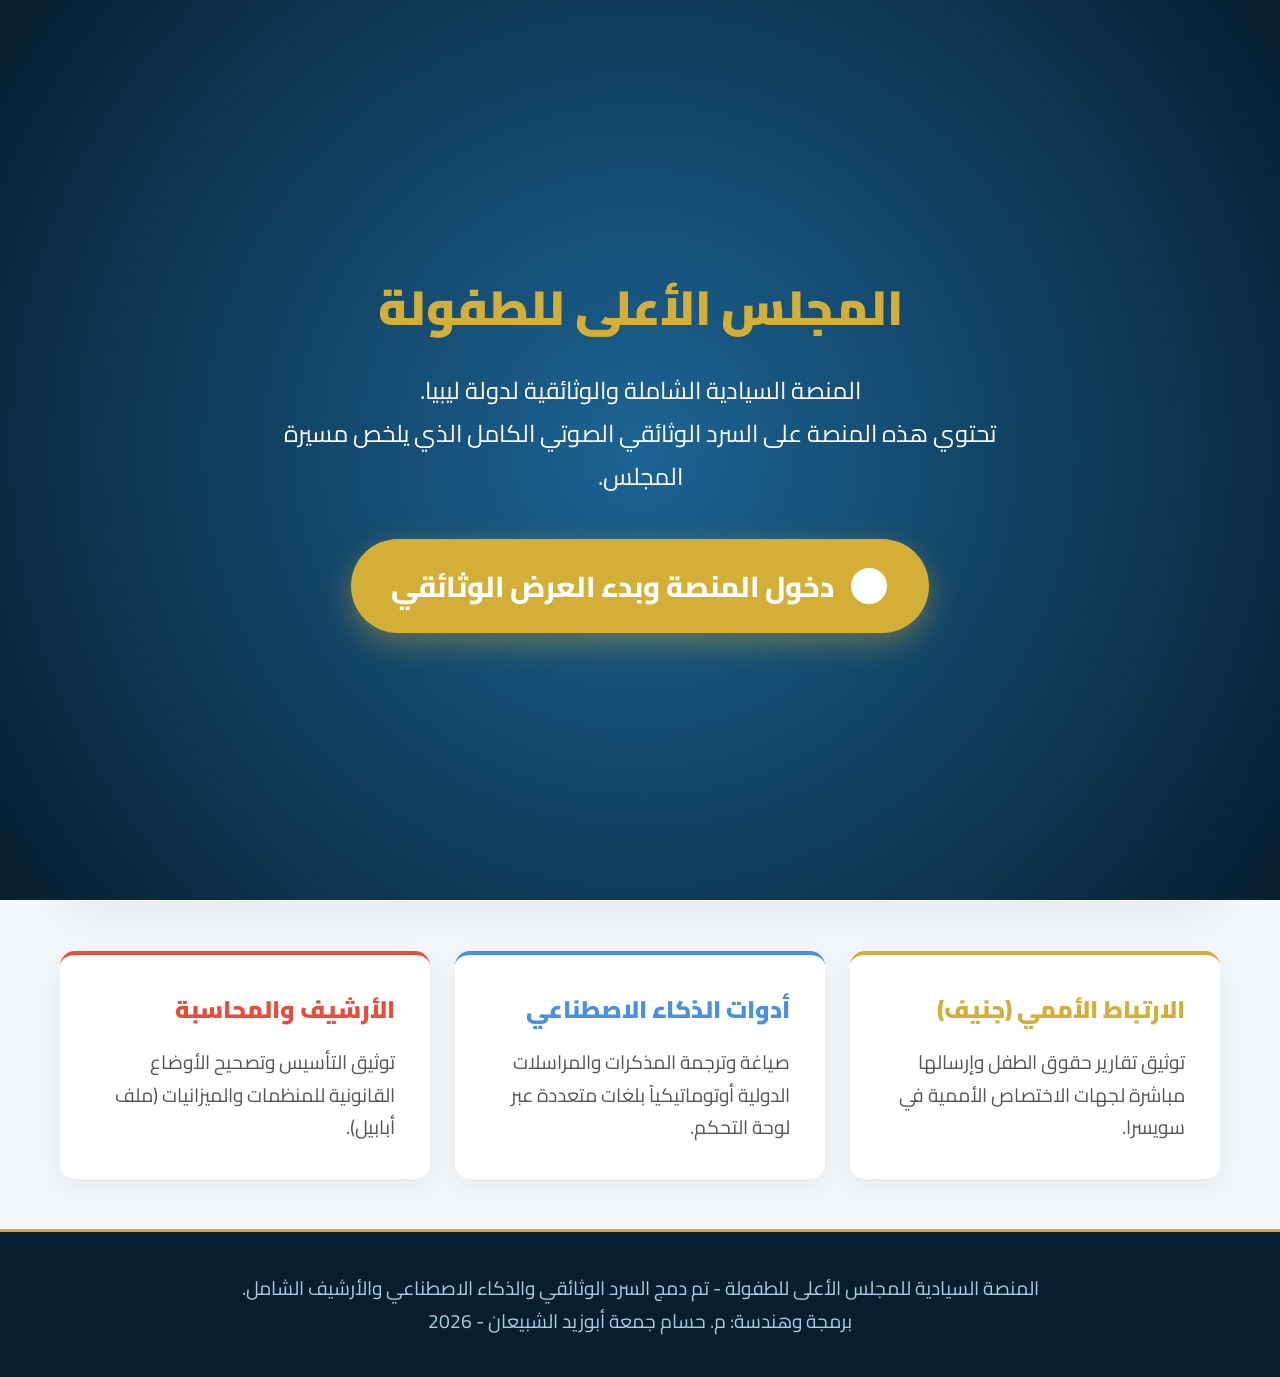
==== commit cc0e55e9: "Add files via upload" ====
--- a/index.html
+++ b/index.html
@@ -3,86 +3,139 @@
 <head>
   <meta charset="UTF-8">
   <meta name="viewport" content="width=device-width, initial-scale=1.0">
-  <title>المجلس الأعلى للطفولة - المنصة السيادية</title>
-  <link href="https://fonts.googleapis.com/css2?family=Cairo:wght@400;600;700;800&display=swap" rel="stylesheet">
+  <title>المجلس الأعلى للطفولة - المنصة السيادية الشاملة</title>
+  <link href="https://fonts.googleapis.com/css2?family=Cairo:wght@400;600;700;800;900&display=swap" rel="stylesheet">
   <style>
     :root {
       --primary: #0f3d5e;
-      --primary-dark: #09273d;
+      --primary-dark: #071e30;
       --gold: #d4af37;
       --un-blue: #4a90e2;
       --danger: #e74c3c;
+      --success: #27ae60;
       --bg: #f4f7fa;
       --card-bg: #ffffff;
       --text: #2c3e50;
     }
     * { box-sizing: border-box; margin: 0; padding: 0; }
-    body { font-family: 'Cairo', sans-serif; background: var(--bg); color: var(--text); line-height: 1.6; }
-    
+    body { font-family: 'Cairo', sans-serif; background: var(--bg); color: var(--text); line-height: 1.7; overflow-x: hidden; }
+    
+    /* Welcome Overlay (To bypass Auto-play policy) */
+    #welcomeOverlay { position: fixed; top: 0; left: 0; width: 100%; height: 100%; background: radial-gradient(circle at center, #1c6494 0%, #071e30 100%); z-index: 9999; display: flex; flex-direction: column; align-items: center; justify-content: center; color: #fff; text-align: center; transition: opacity 0.8s ease; }
+    .welcome-btn { background: var(--gold); border: none; padding: 20px 40px; font-size: 1.8rem; border-radius: 50px; color: #fff; font-family: 'Cairo', sans-serif; font-weight: 800; cursor: pointer; box-shadow: 0 10px 30px rgba(212, 175, 55, 0.4); display: flex; align-items: center; gap: 15px; transition: 0.3s; animation: pulse 2s infinite; }
+    .welcome-btn:hover { transform: scale(1.05); background: #e5be45; }
+    .welcome-btn img { width: 40px; height: 40px; }
+    @keyframes pulse { 0% { box-shadow: 0 0 0 0 rgba(212, 175, 55, 0.7); } 70% { box-shadow: 0 0 0 20px rgba(212, 175, 55, 0); } 100% { box-shadow: 0 0 0 0 rgba(212, 175, 55, 0); } }
+
     /* Header & Nav */
-    .header { background: var(--primary-dark); color: #fff; padding: 15px 0; border-bottom: 3px solid var(--gold); }
-    .top-bar { display: flex; justify-content: space-between; align-items: center; max-width: 1200px; margin: 0 auto; padding: 0 20px; }
-    .top-bar h1 { font-size: 1.5rem; color: var(--gold); }
-    .top-bar span { font-size: 0.9rem; color: #a9cce3; }
-    
-    .nav { background: var(--primary); padding: 10px 0; position: sticky; top: 0; z-index: 100; }
-    .nav-container { max-width: 1200px; margin: 0 auto; display: flex; gap: 15px; padding: 0 20px; flex-wrap: wrap; }
-    .nav a { color: #fff; text-decoration: none; padding: 8px 15px; border-radius: 5px; font-weight: 600; cursor: pointer; transition: 0.3s; }
-    .nav a:hover, .nav a.active { background: var(--gold); color: var(--primary-dark); }
-    
-    .container { max-width: 1200px; margin: 30px auto; padding: 0 20px; }
-    .section { display: none; animation: fadeIn 0.4s ease; }
+    .header { background: radial-gradient(circle at 20% 20%, #1c6494 0%, #0d3654 55%, #071e30 100%); color: #fff; padding: 25px 0; border-bottom: 4px solid var(--gold); box-shadow: 0 4px 20px rgba(0,0,0,0.2);}
+    .top-bar { display: flex; justify-content: space-between; align-items: center; max-width: 1200px; margin: 0 auto; padding: 0 20px; flex-wrap: wrap; gap: 15px;}
+    .top-bar h1 { font-size: 2.2rem; color: var(--gold); margin-bottom: 5px; text-shadow: 0 2px 4px rgba(0,0,0,0.5); font-weight:900;}
+    .top-bar span { font-size: 1.1rem; color: #a9cce3; font-weight: 600;}
+    
+    .nav { background: rgba(255, 255, 255, 0.98); padding: 15px 0; position: sticky; top: 0; z-index: 100; box-shadow: 0 4px 15px rgba(0,0,0,0.05); border-bottom: 1px solid #eee; backdrop-filter: blur(10px);}
+    .nav-container { max-width: 1200px; margin: 0 auto; display: flex; gap: 8px; padding: 0 20px; flex-wrap: wrap; justify-content: center;}
+    .nav a { color: var(--primary); text-decoration: none; padding: 12px 18px; border-radius: 8px; font-weight: 800; cursor: pointer; transition: all 0.3s; border: 1px solid transparent; font-size: 1.05rem; display:flex; align-items:center; gap:5px;}
+    .nav a:hover, .nav a.active { background: var(--primary); color: #fff; box-shadow: 0 4px 10px rgba(15, 61, 94, 0.2); transform: translateY(-2px);}
+    
+    .container { max-width: 1200px; margin: 40px auto; padding: 0 20px; min-height: 60vh;}
+    .section { display: none; animation: fadeIn 0.4s ease-out; }
     .section.active { display: block; }
-    @keyframes fadeIn { from { opacity: 0; transform: translateY(10px); } to { opacity: 1; transform: translateY(0); } }
-    
+    @keyframes fadeIn { from { opacity: 0; transform: translateY(15px); } to { opacity: 1; transform: translateY(0); } }
+    
+    /* 3D Canvas integration */
+    .hero-container { display: grid; grid-template-columns: 1.1fr 0.9fr; gap: 40px; align-items: center; background: #fff; padding: 40px; border-radius: 20px; box-shadow: 0 10px 40px rgba(0,0,0,0.06); margin-bottom: 40px; border-top: 5px solid var(--primary);}
+    .hero-3d-stage { background: linear-gradient(145deg, #0b2c44, #144d73); border: 2px solid var(--gold); border-radius: 15px; padding: 10px; box-shadow: 0 15px 35px rgba(9, 39, 61, 0.3); height: 420px; position: relative; overflow:hidden;}
+    canvas { width: 100%; height: 100%; border-radius: 10px; cursor: crosshair; }
+    
+    /* Documentary Speaker Box */
+    .doc-speaker { background: #fdf2e9; border-right: 5px solid var(--gold); padding: 20px; border-radius: 10px; margin-bottom: 25px; font-size: 1.1rem; color: #d35400; font-weight: 700; display:flex; align-items:center; gap:15px;}
+    .doc-speaker.playing::before { content:''; display:block; width:15px; height:15px; background:var(--danger); border-radius:50%; animation: pulse 1s infinite; }
+
     /* Cards & Grids */
-    .grid-2 { display: grid; grid-template-columns: 1fr 1fr; gap: 30px; }
-    .grid-3 { display: grid; grid-template-columns: repeat(3, 1fr); gap: 20px; }
-    .card { background: var(--card-bg); padding: 25px; border-radius: 10px; box-shadow: 0 5px 15px rgba(0,0,0,0.05); border-top: 4px solid var(--primary); }
+    .grid-2 { display: grid; grid-template-columns: repeat(auto-fit, minmax(320px, 1fr)); gap: 30px; }
+    .grid-3 { display: grid; grid-template-columns: repeat(auto-fit, minmax(280px, 1fr)); gap: 25px; }
+    .card { background: var(--card-bg); padding: 35px; border-radius: 15px; box-shadow: 0 8px 25px rgba(0,0,0,0.06); border-top: 4px solid var(--primary); transition: transform 0.3s; position: relative; overflow:hidden;}
+    .card:hover { transform: translateY(-5px); box-shadow: 0 15px 35px rgba(0,0,0,0.1);}
     .card.gold { border-top-color: var(--gold); }
     .card.blue { border-top-color: var(--un-blue); }
     .card.red { border-top-color: var(--danger); }
     
-    h2.title { color: var(--primary); border-bottom: 2px solid var(--gold); padding-bottom: 10px; margin-bottom: 25px; font-size: 1.8rem; display: flex; align-items: center; gap: 10px; }
-    h2.title img { width: 35px; height: 35px; }
+    h2.title { color: var(--primary-dark); border-bottom: 3px solid var(--gold); padding-bottom: 12px; margin-bottom: 35px; font-size: 2.2rem; display:flex; align-items:center; gap:15px; font-weight:900;}
+    h2.title img { width: 45px; height: 45px; }
     
     /* Debate Section */
-    .debate-vs { display: flex; justify-content: center; align-items: center; font-size: 2rem; font-weight: 800; color: #ccc; }
-    .debate-card { padding: 30px; border-radius: 12px; }
-    .debate-right { background: #fdfbf7; border: 2px solid var(--gold); }
-    .debate-left { background: #fff5f5; border: 2px solid var(--danger); }
-    .debate-list li { margin-bottom: 15px; font-weight: 600; list-style: none; padding-right: 25px; position: relative; }
-    .debate-list li::before { content: '✓'; position: absolute; right: 0; color: var(--gold); font-size: 1.2rem; }
+    .debate-card { padding: 40px; border-radius: 20px; }
+    .debate-right { background: #fdfbf7; border: 2px solid var(--gold); box-shadow: 0 10px 30px rgba(212, 175, 55, 0.15);}
+    .debate-left { background: #fff5f5; border: 2px solid var(--danger); box-shadow: 0 10px 30px rgba(231, 76, 60, 0.15);}
+    .debate-list li { margin-bottom: 20px; font-weight: 700; list-style: none; padding-right: 35px; position: relative; font-size: 1.15rem; color:#2c3e50;}
+    .debate-list li::before { content: '✓'; position: absolute; right: 0; color: var(--gold); font-size: 1.6rem; font-weight: bold; top:-5px;}
     .debate-left .debate-list li::before { content: '✗'; color: var(--danger); }
     
-    /* Control Panel */
-    .panel-header { background: #1a252f; color: #fff; padding: 20px; border-radius: 10px; margin-bottom: 20px; display: flex; justify-content: space-between; align-items: center; }
-    .un-badge { background: var(--un-blue); color: white; padding: 5px 15px; border-radius: 50px; font-size: 0.85rem; font-weight: bold; }
-    .ai-box { background: #f8f9f9; border: 1px solid #d5d8dc; padding: 20px; border-radius: 10px; }
-    .ai-box textarea { width: 100%; height: 120px; padding: 15px; border: 1px solid #ccc; border-radius: 5px; font-family: inherit; margin-bottom: 15px; resize: none; }
-    .btn { padding: 10px 20px; border: none; border-radius: 5px; cursor: pointer; font-weight: bold; font-family: inherit; transition: 0.3s; }
+    /* Panel */
+    .panel-header { background: #1a252f; color: #fff; padding: 25px 35px; border-radius: 15px; margin-bottom: 35px; display: flex; justify-content: space-between; align-items: center; flex-wrap: wrap; gap: 20px; box-shadow: 0 10px 20px rgba(0,0,0,0.2);}
+    .un-badge { background: var(--un-blue); color: white; padding: 10px 25px; border-radius: 50px; font-size: 1rem; font-weight: bold; border: 2px solid #fff; box-shadow: 0 0 15px rgba(74, 144, 226, 0.5);}
+    .ai-box textarea { width: 100%; height: 180px; padding: 20px; border: 2px solid #bdc3c7; border-radius: 10px; font-family: inherit; margin-bottom: 20px; resize: none; font-size: 1.2rem; line-height:1.6;}
+    .ai-box textarea:focus { border-color: var(--primary); outline: none; box-shadow: 0 0 10px rgba(15, 61, 94, 0.1);}
+    
+    .btn { padding: 15px 30px; border: none; border-radius: 8px; cursor: pointer; font-weight: 800; font-family: inherit; transition: all 0.3s; font-size: 1.2rem; display: inline-flex; align-items: center; justify-content:center; gap:8px;}
     .btn-primary { background: var(--primary); color: white; }
+    .btn-primary:hover { background: var(--primary-dark); transform:translateY(-2px);}
     .btn-gold { background: var(--gold); color: #fff; text-shadow: 0 1px 2px rgba(0,0,0,0.2); }
-    .btn-un { background: var(--un-blue); color: white; }
-    
-    /* Archive & Timeline */
-    .timeline { border-right: 3px solid var(--gold); padding-right: 20px; margin-right: 10px; }
-    .tl-item { position: relative; margin-bottom: 25px; }
-    .tl-item::before { content: ''; position: absolute; right: -28px; top: 5px; width: 14px; height: 14px; border-radius: 50%; background: var(--primary); border: 2px solid var(--gold); }
-    .tl-date { font-weight: bold; color: var(--primary); margin-bottom: 5px; }
+    .btn-gold:hover { background: #b5952f; transform:translateY(-2px);}
+    .btn-un { background: var(--un-blue); color: white; box-shadow: 0 4px 10px rgba(74, 144, 226, 0.3);}
+    .btn-success { background: var(--success); color: white; box-shadow: 0 4px 10px rgba(39, 174, 96, 0.3);}
+    
+    /* Magic Festival Gallery */
+    .magic-upload-box { background: #fdf2e9; border: 3px dashed #e67e22; padding: 50px 20px; border-radius: 15px; text-align: center; margin-bottom: 30px; transition:0.3s;}
+    .gallery-grid { display: grid; grid-template-columns: repeat(auto-fill, minmax(250px, 1fr)); gap: 20px; margin-top: 20px; }
+    .gallery-item { width: 100%; height: 250px; background: #eee; border-radius: 12px; overflow: hidden; border: 3px solid #fff; box-shadow: 0 4px 10px rgba(0,0,0,0.1); position: relative;}
+    .gallery-item img { width: 100%; height: 100%; object-fit: cover; transition: transform 0.4s; }
+    .gallery-item:hover img { transform: scale(1.08); }
+    
+    /* Audio */
+    .audio-panel { background: #eaf2f8; border: 2px solid #c9dce9; border-radius: 15px; padding: 40px; text-align: center;}
+    
+    /* Archive Timeline */
+    .timeline { border-right: 4px solid var(--gold); padding-right: 35px; margin-right: 15px; }
+    .tl-item { position: relative; margin-bottom: 50px; }
+    .tl-item::before { content: ''; position: absolute; right: -47px; top: 5px; width: 24px; height: 24px; border-radius: 50%; background: var(--primary); border: 4px solid var(--gold); box-shadow: 0 0 10px rgba(0,0,0,0.2);}
+    .tl-date { font-weight: 900; color: var(--primary); margin-bottom: 10px; font-size: 1.5rem; }
+    .tl-item h4 { font-size: 1.6rem; margin-bottom: 12px; color:#2c3e50; font-weight:800;}
+    .tl-item p { font-size: 1.2rem; color: #444; line-height:1.8;}
+    
+    footer { background: var(--primary-dark); color: #a9cce3; text-align: center; padding: 40px 20px; margin-top: 50px; font-size: 1.2rem; border-top: 3px solid var(--gold);}
+
+    @media (max-width: 768px) {
+      .hero-container { grid-template-columns: 1fr; padding:20px;}
+      .top-bar { flex-direction:column; text-align:center;}
+    }
   </style>
 </head>
 <body>
+
+  <!-- WELCOME OVERLAY (CRITICAL FOR AUTOPLAY POLICY) -->
+  <div id="welcomeOverlay">
+    <h1 style="font-size: 3rem; color: var(--gold); margin-bottom: 20px; font-weight:900;">المجلس الأعلى للطفولة</h1>
+    <p style="font-size: 1.5rem; max-width: 800px; margin-bottom: 40px; line-height: 1.8;">
+      المنصة السيادية الشاملة والوثائقية لدولة ليبيا. <br>
+      تحتوي هذه المنصة على السرد الوثائقي الصوتي الكامل الذي يلخص مسيرة المجلس.
+    </p>
+    <button class="welcome-btn" onclick="startExperience()">
+      <img src="[data-uri]" alt="Play">
+      دخول المنصة وبدء العرض الوثائقي
+    </button>
+  </div>
 
   <header class="header">
     <div class="top-bar">
       <div>
         <h1>المجلس الأعلى للطفولة</h1>
-        <span>المنصة السيادية للإدارة والتوثيق - دولة ليبيا</span>
-      </div>
-      <div style="text-align: left;">
-        <span class="un-badge" style="display:inline-block; margin-bottom:5px;">متوافق مع معايير جنيف (UN)</span><br>
-        <span style="font-size: 0.8rem; color: #bdc3c7;">بإدارة: م. حسام جمعة أبوزيد الشبيعان</span>
+        <span style="font-size: 1.2rem;">المنصة السيادية الشاملة للإدارة والتوثيق - دولة ليبيا</span>
+      </div>
+      <div style="text-align: center; background: rgba(0,0,0,0.2); padding: 15px 25px; border-radius: 12px; border: 1px solid rgba(255,255,255,0.1);">
+        <span class="un-badge" style="display:inline-block; margin-bottom:10px;"><img src="[data-uri]" style="width:20px; vertical-align:middle; margin-left:5px; filter:brightness(200%);">متوافق مع معايير جنيف (UN)</span><br>
+        <span style="font-size: 1.1rem; color: #fff; font-weight: bold;">إشراف وإدارة: م. حسام جمعة أبوزيد الشبيعان</span>
       </div>
     </div>
   </header>
@@ -90,57 +143,70 @@
   <nav class="nav">
     <div class="nav-container">
       <a onclick="show('home')" class="active" id="btn-home">الرئيسية السيادية</a>
-      <a onclick="show('debate')" id="btn-debate">المناظرة القانونية</a>
+      <a onclick="show('debate')" id="btn-debate">المناظرة وإثبات الشرعية</a>
       <a onclick="show('panel')" id="btn-panel">لوحة تحكم الرئيس</a>
-      <a onclick="show('archive')" id="btn-archive">الأرشيف التأسيسي (2012)</a>
-      <a onclick="show('festival')" id="btn-festival">المهرجان الأول للطفولة</a>
+      <a onclick="show('festival')" id="btn-festival">معرض المهرجان (300 صورة)</a>
+      <a onclick="show('reunion')" id="btn-reunion">أغنية لم الشمل</a>
+      <a onclick="show('archive')" id="btn-archive">الأرشيف (أبابيل والوثائق)</a>
     </div>
   </nav>
 
   <main class="container">
     
-    <!-- HOME -->
+    <!-- HOME & 3D -->
     <section id="sec-home" class="section active">
-      <h2 class="title"><img src="[data-uri]" alt=""> المنصة السيادية المعتمدة</h2>
-      <div class="card blue">
-        <h3>الشرعية المستقلة للمجلس الأعلى للطفولة</h3>
-        <p style="margin-top: 10px; font-size: 1.1rem; color: #34495e;">
-          تم بناء هذه المنصة لتكون الواجهة الرسمية والقانونية التي توثق الشرعية الأصيلة للمجلس الأعلى للطفولة وتفصل اختصاصاته السيادية عن أي لجان فرعية أخرى. 
-          ترتبط المنصة مباشرة بالمعايير الأممية لحقوق الطفل في جنيف (OHCHR) واليونيسف (UNICEF).
-        </p>
-      </div>
-      <div class="grid-3" style="margin-top: 25px;">
+      <div class="hero-container">
+        <div>
+          <div id="narratorStatus" class="doc-speaker">
+            المتحدثة الآلية (الفيلم الوثائقي): في انتظار التشغيل...
+          </div>
+          <h2 style="color: var(--primary-dark); font-size: 2.8rem; margin-bottom: 20px; font-weight:900;">الشرعية المستقلة للمجلس</h2>
+          <p style="font-size: 1.4rem; color: #34495e; margin-bottom: 30px; line-height: 1.8;">
+            هذه المنصة هي الواجهة الرسمية التي تدمج كل شيء: توثق الشرعية الأصيلة للمجلس الأعلى للطفولة، تفصل اختصاصاته عن اللجان الفرعية، وتسرد قصة التأسيس وتصحيح المسار بعد تجاوزات ميزانيات أبابيل.
+          </p>
+          <div style="display: flex; gap: 15px; flex-wrap:wrap;">
+             <button onclick="show('archive')" class="btn btn-gold">قراءة القصة الكاملة (أرشيف)</button>
+             <button onclick="show('panel')" class="btn btn-primary">دخول لوحة التحكم</button>
+          </div>
+        </div>
+        <div class="hero-3d-stage">
+          <canvas id="council3DCanvas"></canvas>
+          <div style="position: absolute; bottom: 15px; width: 100%; text-align:center; font-size:1rem; color:#cde5f7; font-weight:bold;">مجسم تفاعلي ثلاثي الأبعاد — حرّك المؤشر للتفاعل</div>
+        </div>
+      </div>
+
+      <div class="grid-3" style="margin-top: 50px;">
         <div class="card gold">
-          <h4>الارتباط الأممي (جنيف)</h4>
-          <p style="font-size: 0.9rem; color: #7f8c8d; margin-top:10px;">توثيق تقارير حقوق الطفل وإرسالها مباشرة لجهات الاختصاص الأممية.</p>
-        </div>
-        <div class="card">
-          <h4>أدوات الذكاء الاصطناعي</h4>
-          <p style="font-size: 0.9rem; color: #7f8c8d; margin-top:10px;">صياغة وترجمة المذكرات والمراسلات الدولية أوتوماتيكياً بلغات متعددة.</p>
-        </div>
-        <div class="card">
-          <h4>الأرشيف التأسيسي</h4>
-          <p style="font-size: 0.9rem; color: #7f8c8d; margin-top:10px;">توثيق التأسيس عام 2012 وتكليف الأستاذ أحمد الكوافي بمهام الرئاسة.</p>
+          <h4 style="font-size: 1.5rem; color: var(--gold); margin-bottom: 15px; font-weight:900;">الارتباط الأممي (جنيف)</h4>
+          <p style="font-size: 1.2rem; color: #555;">توثيق تقارير حقوق الطفل وإرسالها مباشرة لجهات الاختصاص الأممية في سويسرا.</p>
+        </div>
+        <div class="card blue">
+          <h4 style="font-size: 1.5rem; color: var(--un-blue); margin-bottom: 15px; font-weight:900;">أدوات الذكاء الاصطناعي</h4>
+          <p style="font-size: 1.2rem; color: #555;">صياغة وترجمة المذكرات والمراسلات الدولية أوتوماتيكياً بلغات متعددة عبر لوحة التحكم.</p>
+        </div>
+        <div class="card red">
+          <h4 style="font-size: 1.5rem; color: var(--danger); margin-bottom: 15px; font-weight:900;">الأرشيف والمحاسبة</h4>
+          <p style="font-size: 1.2rem; color: #555;">توثيق التأسيس وتصحيح الأوضاع القانونية للمنظمات والميزانيات (ملف أبابيل).</p>
         </div>
       </div>
     </section>
 
     <!-- DEBATE -->
     <section id="sec-debate" class="section">
-      <h2 class="title"><img src="[data-uri]" alt=""> المناظرة القانونية: إثبات الشرعية السيادية</h2>
+      <h2 class="title"><img src="[data-uri]"> المناظرة القانونية: إثبات الشرعية السيادية</h2>
       <div class="grid-2" style="align-items: stretch;">
         <div class="debate-card debate-right">
-          <h3 style="color: var(--primary); text-align: center; border-bottom: 2px solid var(--gold); padding-bottom: 10px; margin-bottom: 20px;">المجلس الأعلى للطفولة<br><span style="font-size: 1rem; color:#7f8c8d;">(الشرعية الأصيلة - سيادي مستقل)</span></h3>
+          <h3 style="color: var(--primary); text-align: center; border-bottom: 3px solid var(--gold); padding-bottom: 20px; margin-bottom: 30px; font-size: 2rem; font-weight:900;">المجلس الأعلى للطفولة<br><span style="font-size: 1.3rem; color:#7f8c8d; font-weight:700;">(الشرعية الأصيلة - سيادي مستقل)</span></h3>
           <ul class="debate-list">
             <li>كيان سيادي مستقل تم تأسيسه منذ عام 2012.</li>
             <li>يمتلك الشخصية الاعتبارية والذمة المالية المستقلة.</li>
-            <li>معتمد محلياً ومتوافق مع اتفاقيات جنيف لحقوق الطفل.</li>
             <li>يرأسه الأستاذ أحمد الكوافي بتكليف رسمي وموثق.</li>
-            <li>صاحب الاختصاص الأصيل في رسم سياسات الطفولة في ليبيا.</li>
+            <li>الوحيد المعتمد محلياً للتخاطب مع جنيف واليونيسف.</li>
+            <li>الجهة المخولة بمحاسبة وتوجيه ميزانيات المنظمات (مثل أبابيل).</li>
           </ul>
         </div>
         <div class="debate-card debate-left">
-          <h3 style="color: var(--danger); text-align: center; border-bottom: 2px solid var(--danger); padding-bottom: 10px; margin-bottom: 20px;">اللجنة العليا (الشؤون الاجتماعية)<br><span style="font-size: 1rem; color:#7f8c8d;">(إجراءات باطلة - تضارب اختصاص)</span></h3>
+          <h3 style="color: var(--danger); text-align: center; border-bottom: 3px solid var(--danger); padding-bottom: 20px; margin-bottom: 30px; font-size: 2rem; font-weight:900;">اللجنة العليا (الشؤون الاجتماعية)<br><span style="font-size: 1.3rem; color:#7f8c8d; font-weight:700;">(إجراءات باطلة - تضارب اختصاص)</span></h3>
           <ul class="debate-list">
             <li>لجنة فرعية تم تشكيلها لاحقاً بتداخل غير قانوني.</li>
             <li>تابعة لوزارة الشؤون الاجتماعية وتفتقر للاستقلالية السيادية.</li>
@@ -155,94 +221,303 @@
     <section id="sec-panel" class="section">
       <div class="panel-header">
         <div>
-          <h2 style="margin: 0; display:flex; align-items:center; gap:10px;"><img src="[data-uri]" style="width:30px; filter:invert(1);"> لوحة تحكم الرئيس الذكية</h2>
-          <span style="font-size: 0.9rem; color: #bdc3c7;">صلاحيات: رئيس المجلس الأستاذ أحمد الكوافي | مدير النظام: م. حسام</span>
+          <h2 style="margin: 0 0 10px 0; font-size: 2.2rem; display:flex; align-items:center; gap:15px;"><img src="[data-uri]" style="width:40px; filter:invert(1);"> لوحة تحكم الرئيس الذكية</h2>
+          <span style="font-size: 1.2rem; color: #bdc3c7;">صلاحيات: رئيس المجلس الأستاذ أحمد الكوافي | مدير النظام: م. حسام</span>
         </div>
         <div>
-          <span class="un-badge">متصل بخوادم جنيف (Secure)</span>
+          <span class="un-badge" style="font-size:1.2rem; padding: 12px 30px;">متصل بخوادم جنيف (Secure)</span>
         </div>
       </div>
       
       <div class="grid-2">
-        <!-- AI Drafter -->
         <div class="card gold ai-box">
-          <h3 style="margin-bottom: 15px; color: var(--primary);">صياغة المراسلات الدولية (AI)</h3>
-          <textarea id="memoText" placeholder="اكتب مسودة القرار أو المذكرة هنا... سيقوم الذكاء الاصطناعي بصياغتها قانونياً وترجمتها لمخاطبة الأمم المتحدة."></textarea>
-          <div style="display: flex; gap: 10px;">
-            <button class="btn btn-gold" onclick="alert('تمت الصياغة القانونية والترجمة بنجاح.')">صياغة وترجمة (AI)</button>
-            <button class="btn btn-un" onclick="alert('تم الإرسال إلى المفوضية السامية بجنيف.')">إرسال إلى جنيف (UN)</button>
-          </div>
-        </div>
-
-        <!-- Links & Tools -->
+          <h3 style="margin-bottom: 20px; color: var(--primary); font-size: 1.8rem; font-weight:900;">صياغة المراسلات الدولية (AI)</h3>
+          <textarea id="memoText" placeholder="اكتب مسودة القرار أو المذكرة هنا... سيقوم الذكاء الاصطناعي بصياغتها قانونياً وترجمتها لمخاطبة الأمم المتحدة واليونيسف في جنيف."></textarea>
+          <div style="display: flex; gap: 15px; flex-wrap: wrap;">
+            <button class="btn btn-gold" onclick="alert('تمت الصياغة القانونية والترجمة بنجاح وفق معايير الخطاب الأممي.')">صياغة وترجمة (AI)</button>
+            <button class="btn btn-un" onclick="alert('تم الإرسال بأمان إلى المفوضية السامية واليونيسف بجنيف.')">إرسال إلى جنيف (UN)</button>
+          </div>
+        </div>
+
         <div class="card blue">
-          <h3 style="margin-bottom: 15px; color: var(--primary);">الربط الأممي والطباعة السيادية</h3>
+          <h3 style="margin-bottom: 20px; color: var(--primary); font-size: 1.8rem; font-weight:900;">الربط الأممي والطباعة السيادية</h3>
           <ul style="list-style: none;">
-            <li style="margin-bottom: 15px; padding: 15px; background: #eaf2f8; border-radius: 8px;">
-              <strong>بوابة اليونيسف (UNICEF)</strong><br>
-              <a href="#" style="color: var(--un-blue); font-size:0.9rem;">فتح البوابة الأمنية لتبادل التقارير</a>
+            <li style="margin-bottom: 25px; padding: 25px; background: #eaf2f8; border-radius: 12px; border-right: 5px solid var(--un-blue);">
+              <strong style="font-size: 1.4rem;">بوابة اليونيسف (UNICEF)</strong><br>
+              <a href="#" onclick="alert('بوابة مؤمنة. جاري طلب المصادقة من خوادم جنيف.'); return false;" style="color: var(--un-blue); font-size:1.2rem; text-decoration: underline; display:inline-block; margin-top:5px;">فتح البوابة الأمنية لتبادل التقارير</a>
             </li>
-            <li style="margin-bottom: 15px; padding: 15px; background: #fdf2e9; border-radius: 8px;">
-              <strong>رادار الأخبار الدولية للطفولة</strong><br>
-              <span style="font-size:0.9rem; color: #666;">يتابع أحدث القرارات الأممية تلقائياً.</span>
+            <li style="margin-bottom: 25px; padding: 25px; background: #fdf2e9; border-radius: 12px; border-right: 5px solid #e67e22;">
+              <strong style="font-size: 1.4rem;">رادار الأخبار الدولية للطفولة</strong><br>
+              <span style="font-size:1.2rem; color: #555; display:inline-block; margin-top:5px;">تحديثات حية للقرارات الأممية وتعاميم حقوق الطفل.</span>
             </li>
             <li>
-              <button class="btn btn-primary" style="width: 100%;" onclick="window.print()">طباعة مذكرة قانونية مروسة</button>
+              <button class="btn btn-primary" style="width: 100%; font-size: 1.4rem; padding: 20px;" onclick="window.print()">طباعة المذكرة القانونية مروسة</button>
             </li>
           </ul>
         </div>
       </div>
     </section>
 
-    <!-- ARCHIVE -->
+    <!-- MAGIC FESTIVAL GALLERY -->
+    <section id="sec-festival" class="section">
+      <h2 class="title"><img src="[data-uri]"> المهرجان الأول للطفولة (عرض الـ 300 صورة)</h2>
+      <div class="card red">
+        <div class="magic-upload-box">
+          <h3 style="font-size: 2.2rem; color: #d35400; margin-bottom: 20px; font-weight:900;">استعراض مكتبة الصور الكاملة من الهاتف</h3>
+          <p style="font-size: 1.3rem; color: #555; margin-bottom: 30px; max-width:900px; margin-left:auto; margin-right:auto; line-height:1.8;">
+            استعرض المئات من صور المهرجان الأول مباشرة في هذه الصفحة. 
+            اضغط على الزر أدناه، حدد جميع الصور الموجودة في هاتفك (حتى 300 صورة)، وستقوم المنصة بترتيبها وعرضها هنا بشكل فوري وأنيق دون أي استهلاك للإنترنت أو انتظار لرفع الملفات!
+          </p>
+          <label for="magicImageUploader" class="btn btn-success" style="font-size: 1.5rem; padding: 20px 50px; cursor:pointer;">
+            اضغط هنا واختر صور المهرجان من الهاتف
+          </label>
+          <input type="file" id="magicImageUploader" multiple accept="image/*" style="display: none;">
+        </div>
+        
+        <div class="gallery-grid" id="magicGalleryGrid">
+          <!-- الصور ستظهر هنا سحرياً -->
+        </div>
+      </div>
+    </section>
+
+    <!-- REUNION AUDIO -->
+    <section id="sec-reunion" class="section">
+      <h2 class="title"><img src="[data-uri]"> لم شمل الليبيين (التوثيق الصوتي)</h2>
+      <div class="card gold" style="text-align: center; padding: 60px 20px;">
+        <h3 style="font-size: 2.4rem; color: var(--primary-dark); font-weight:900; margin-bottom:20px;">مشغل أغنية لم الشمل</h3>
+        <p style="font-size: 1.4rem; color: #555; margin-bottom: 40px;">الواجهة الصوتية التوثيقية لبرنامج لم الشمل.</p>
+        
+        <div class="audio-panel">
+          <audio id="reunionAudioPlayer" controls style="width:100%; max-width: 800px; height: 60px; margin-bottom: 30px; border-radius:30px;">
+            <source src="assets/audio/lam-al-shaml.mp3" type="audio/mpeg" />
+          </audio>
+          <div style="background: #fff; padding: 30px; border-radius: 12px; max-width: 800px; margin: 0 auto; box-shadow: 0 4px 15px rgba(0,0,0,0.05);">
+            <label for="reunionLocalFile" style="font-weight: 900; display: block; margin-bottom: 20px; color: var(--primary); font-size: 1.4rem;">اختر المقطع الصوتي (MP3) يدوياً من جهازك للتشغيل الفوري:</label>
+            <input type="file" id="reunionLocalFile" accept="audio/*" style="font-size: 1.2rem; padding:15px; border:2px solid #eee; border-radius:8px; width:100%;"/>
+          </div>
+        </div>
+      </div>
+    </section>
+
+    <!-- ARCHIVE & HISTORY -->
     <section id="sec-archive" class="section">
-      <h2 class="title"><img src="[data-uri]" alt=""> الأرشيف التأسيسي والوثائق</h2>
+      <h2 class="title"><img src="[data-uri]"> الأرشيف التأسيسي والسرد التاريخي</h2>
       <div class="card">
         <div class="timeline">
           <div class="tl-item">
-            <div class="tl-date">عام 2012</div>
+            <div class="tl-date">المرحلة الأولى: عام 2012</div>
             <h4>قرار التأسيس السيادي</h4>
-            <p>تم تأسيس المجلس الأعلى للطفولة كجهة مستقلة ترعى شؤون وحقوق الطفل في ليبيا وتضع الاستراتيجيات الوطنية.</p>
+            <p>تم تأسيس المجلس الأعلى للطفولة كجهة مستقلة، ذات ذمة مالية وشخصية اعتبارية، لترعى شؤون وحقوق الطفل في ليبيا وتضع الاستراتيجيات الوطنية العُليا.</p>
           </div>
           <div class="tl-item">
-            <div class="tl-date">تكليف الرئاسة</div>
+            <div class="tl-date">المرحلة الثانية: التكليف</div>
             <h4>رئاسة الأستاذ أحمد الكوافي</h4>
-            <p>تم تكليف الأستاذ أحمد الكوافي برئاسة المجلس وإدارة شؤونه لضمان تطبيق القوانين وحماية الطفولة.</p>
+            <p>تم تكليف الأستاذ أحمد الكوافي برئاسة المجلس وإدارة شؤونه لضمان تطبيق القوانين وحماية الطفولة، ليكون الممثل الشرعي الوحيد للتخاطب الدولي.</p>
           </div>
           <div class="tl-item">
-            <div class="tl-date">الأرشيف والمراسلات</div>
-            <h4>حفظ المذكرات القانونية</h4>
-            <p>جميع المراسلات والقرارات الإدارية، بما في ذلك الردود القانونية على التعديات والاختصاصات، محفوظة وموثقة محلياً ودولياً.</p>
+            <div class="tl-date">المرحلة الثالثة: ملف منظمة أبابيل</div>
+            <h4>تصحيح المسار والميزانيات</h4>
+            <p>برزت أهمية المجلس الرقابية والإشرافية عند التعامل مع ملف منظمة "أبابيل" ورئيسها. حيث تم رصد إعطاء ميزانية مخصصة لبرامج الطفولة لـ "أبابيل" والتي لم يتم تسخيرها أو استلامها في مسارها الصحيح، مما استوجب التدخل السيادي للمجلس لضبط العمل الخيري والمؤسسي في ليبيا.</p>
+          </div>
+          <div class="tl-item">
+            <div class="tl-date">المرحلة الرابعة: الانطلاق</div>
+            <h4>المهرجان الأول للطفولة</h4>
+            <p>لتأكيد الحضور الفاعل وإطلاق البرامج الحقيقية، أطلق المجلس المهرجان الأول للطفولة ليكون نقطة تجمع للمواهب وإثباتاً للقدرة التنظيمية المستقلة للمجلس بعيداً عن تجاوزات اللجان الفرعية.</p>
           </div>
         </div>
       </div>
     </section>
     
-    <!-- FESTIVAL -->
-    <section id="sec-festival" class="section">
-      <h2 class="title"><img src="[data-uri]" alt=""> المهرجان الأول للطفولة</h2>
-      <div class="card red">
-        <h3>توثيق فعاليات المهرجان الأول</h3>
-        <p style="margin-top: 10px; margin-bottom: 20px; font-size: 1.1rem; color: #34495e;">
-          يعتبر المهرجان الأول للطفولة انطلاقة حقيقية لبرامج المجلس على أرض الواقع، حيث جُمعت فيه المواهب، وتم تسليط الضوء على حقوق الطفل في بيئة آمنة ومحفزة.
-        </p>
-        <div class="grid-3">
-          <div style="background:#eee; height:200px; border-radius:10px; display:flex; align-items:center; justify-content:center; color:#999; font-weight:bold;">[قم برفع صورة المهرجان 1 هنا]</div>
-          <div style="background:#eee; height:200px; border-radius:10px; display:flex; align-items:center; justify-content:center; color:#999; font-weight:bold;">[قم برفع صورة المهرجان 2 هنا]</div>
-          <div style="background:#eee; height:200px; border-radius:10px; display:flex; align-items:center; justify-content:center; color:#999; font-weight:bold;">[قم برفع صورة المهرجان 3 هنا]</div>
-        </div>
-      </div>
-    </section>
-
   </main>
+  
+  <footer>
+     <p>المنصة السيادية للمجلس الأعلى للطفولة - تم دمج السرد الوثائقي والذكاء الاصطناعي والأرشيف الشامل.</p>
+     <p>برمجة وهندسة: م. حسام جمعة أبوزيد الشبيعان - 2026</p>
+  </footer>
 
   <script>
+    // 1. Navigation Logic
     function show(sec) {
       document.querySelectorAll('.section').forEach(el => el.classList.remove('active'));
       document.querySelectorAll('.nav a').forEach(el => el.classList.remove('active'));
       document.getElementById('sec-' + sec).classList.add('active');
       document.getElementById('btn-' + sec).classList.add('active');
-    }
+      window.scrollTo({ top: 0, behavior: 'smooth' });
+    }
+
+    // 2. The Auto-Play Documentary Female Voiceover Logic
+    const scriptText = "أهلاً بكم في المنصة السيادية للمجلس الأعلى للطفولة. تأسس المجلس عام ألفين واثني عشر ليكون المظلة المستقلة والوحيدة لحماية الطفولة في ليبيا، برئاسة الأستاذ أحمد الكوافي. لقد واجه المجلس العديد من التحديات والمناظرات القانونية لإثبات شرعيته أمام اللجان الفرعية. ومن أبرز محطات تصحيح المسار، كان التعامل مع ملف منظمة أبابيل ورئيسها، حيث تم رصد تخصيص ميزانية للطفولة باسم أبابيل لم يتم تنفيذها في مسارها الصحيح. انطلاقاً من مسؤوليته، أطلق المجلس المهرجان الأول للطفولة ليجمع المواهب ويوثق العمل الميداني. المجلس اليوم مرتبط مباشرة بخوادم جنيف واليونيسف لضمان أعلى معايير الحماية الدولية.";
+    
+    function startExperience() {
+      // Hide overlay
+      const overlay = document.getElementById('welcomeOverlay');
+      overlay.style.opacity = '0';
+      setTimeout(() => overlay.style.display = 'none', 800);
+      
+      // Start Voiceover
+      const statusBox = document.getElementById('narratorStatus');
+      
+      if ('speechSynthesis' in window) {
+        // Cancel any ongoing speech
+        window.speechSynthesis.cancel();
+        
+        const utterance = new SpeechSynthesisUtterance(scriptText);
+        utterance.lang = 'ar-SA'; // Force Arabic. Usually defaults to female on modern OS.
+        utterance.rate = 0.95; // Slightly slower for documentary feel
+        utterance.pitch = 1.1; // Slightly higher pitch to encourage female tone if available
+        
+        utterance.onstart = () => {
+           statusBox.classList.add('playing');
+           statusBox.innerHTML = 'المتحدثة الآلية: جاري سرد الفيلم الوثائقي الآن...';
+        };
+        
+        utterance.onend = () => {
+           statusBox.classList.remove('playing');
+           statusBox.innerHTML = 'المتحدثة الآلية: انتهى السرد الوثائقي.';
+        };
+        
+        window.speechSynthesis.speak(utterance);
+      } else {
+        statusBox.innerHTML = 'المتحدثة الآلية: عذراً، متصفحك لا يدعم القراءة الصوتية.';
+      }
+    }
+
+    // 3. 3D Canvas Logo Logic
+    function init3DEmblemScene() {
+      const canvas = document.getElementById('council3DCanvas');
+      if (!canvas) return;
+      const ctx = canvas.getContext('2d');
+      let width = canvas.width = canvas.offsetWidth || 600;
+      let height = canvas.height = canvas.offsetHeight || 420;
+      
+      window.addEventListener('resize', () => {
+         width = canvas.width = canvas.offsetWidth;
+         height = canvas.height = canvas.offsetHeight;
+      });
+
+      let angleY = 0, targetTiltX = 0, targetTiltY = 0;
+      const nodes = [];
+      const count = 65; 
+      for (let i = 0; i < count; i++) {
+        const theta = (i / count) * Math.PI * 2;
+        const phi = Math.acos(2 * ((i * 0.618) % 1) - 1);
+        nodes.push({ 
+            theta, phi, 
+            radius: 130 + (i % 3) * 20, 
+            color: i % 3 === 0 ? '#f5b700' : (i % 3 === 1 ? '#4ecdc4' : '#ffffff'), 
+            size: i % 4 === 0 ? 5.0 : 3.5 
+        });
+      }
+      
+      canvas.addEventListener('mousemove', (e) => {
+        const rect = canvas.getBoundingClientRect();
+        targetTiltY = ((e.clientX - rect.left) / rect.width - 0.5) * 1.5;
+        targetTiltX = ((e.clientY - rect.top) / rect.height - 0.5) * 1.2;
+      });
+      canvas.addEventListener('mouseleave', () => { targetTiltX = 0; targetTiltY = 0; });
+      
+      function render() {
+        ctx.clearRect(0, 0, width, height);
+        const cx = width / 2, cy = height / 2 - 20;
+        
+        const grad = ctx.createRadialGradient(cx, cy, 20, cx, cy, 200);
+        grad.addColorStop(0, 'rgba(78, 205, 196, 0.2)'); grad.addColorStop(1, 'rgba(11, 44, 68, 0)');
+        ctx.fillStyle = grad; ctx.beginPath(); ctx.arc(cx, cy, 200, 0, Math.PI * 2); ctx.fill();
+        
+        angleY += 0.010; 
+        const rotY = angleY + targetTiltY;
+        const rotX = targetTiltX;
+        
+        const projected = nodes.map(n => {
+          const x0 = n.radius * Math.sin(n.phi) * Math.cos(n.theta + rotY);
+          const y0 = n.radius * Math.cos(n.phi);
+          const z0 = n.radius * Math.sin(n.phi) * Math.sin(n.theta + rotY);
+          const y1 = y0 * Math.cos(rotX) - z0 * Math.sin(rotX);
+          const z1 = y0 * Math.sin(rotX) + z0 * Math.cos(rotX);
+          const scale = 400 / (400 + z1);
+          return { x: cx + x0 * scale, y: cy + y1 * scale, z: z1, scale, color: n.color, size: n.size * scale };
+        });
+        
+        projected.sort((a, b) => b.z - a.z);
+        
+        ctx.lineWidth = 1.0;
+        for (let i=0; i<projected.length; i++) {
+          for (let j=i+1; j<projected.length; j++) {
+            const dist = Math.hypot(projected[i].x - projected[j].x, projected[i].y - projected[j].y);
+            if (dist < 80) { 
+                ctx.strokeStyle = `rgba(205,229,247,${(1 - dist/80)*0.5})`; 
+                ctx.beginPath(); 
+                ctx.moveTo(projected[i].x, projected[i].y); 
+                ctx.lineTo(projected[j].x, projected[j].y); 
+                ctx.stroke(); 
+            }
+          }
+        }
+        
+        projected.forEach(p => { 
+            ctx.fillStyle = p.color; 
+            ctx.beginPath(); ctx.arc(p.x, p.y, p.size, 0, Math.PI * 2); ctx.fill(); 
+            if(p.color === '#f5b700') {
+                ctx.fillStyle = 'rgba(245, 183, 0, 0.2)';
+                ctx.beginPath(); ctx.arc(p.x, p.y, p.size * 3, 0, Math.PI * 2); ctx.fill();
+            }
+        });
+        
+        ctx.strokeStyle = 'rgba(212, 175, 55, 0.9)'; ctx.lineWidth = 3; ctx.beginPath();
+        ctx.ellipse(cx, cy, 90, 30, Math.sin(angleY * 0.5) * 0.2, 0, Math.PI * 2); ctx.stroke();
+        
+        ctx.fillStyle = '#ffffff'; ctx.font = '900 28px Cairo'; ctx.textAlign = 'center'; 
+        ctx.fillText('المجلس الأعلى للطفولة', cx, height - 40);
+        ctx.fillStyle = '#ffd56b'; ctx.font = '700 18px Cairo'; 
+        ctx.fillText('المنصة السيادية - طرابلس', cx, height - 10);
+        
+        requestAnimationFrame(render);
+      }
+      render();
+    }
+
+    // 4. Audio Local Player Logic
+    function initReunionAudio() {
+      const f = document.getElementById('reunionLocalFile');
+      const a = document.getElementById('reunionAudioPlayer');
+      if(f && a) {
+        f.addEventListener('change', e => {
+          const file = e.target.files[0];
+          if(file) { a.src = URL.createObjectURL(file); a.play(); }
+        });
+      }
+    }
+
+    // 5. Magic Image Uploader Logic (Reads directly from Phone/PC without Server)
+    function initMagicGallery() {
+      const uploader = document.getElementById('magicImageUploader');
+      const grid = document.getElementById('magicGalleryGrid');
+      
+      if(uploader && grid) {
+        uploader.addEventListener('change', function(e) {
+          const files = e.target.files;
+          if(files.length > 0) {
+             grid.innerHTML = ''; 
+             Array.from(files).forEach(file => {
+                 const div = document.createElement('div');
+                 div.className = 'gallery-item';
+                 const img = document.createElement('img');
+                 img.src = URL.createObjectURL(file);
+                 img.alt = file.name;
+                 div.appendChild(img);
+                 grid.appendChild(div);
+             });
+             window.scrollBy({ top: 400, behavior: 'smooth' });
+          }
+        });
+      }
+    }
+
+    document.addEventListener('DOMContentLoaded', () => {
+      init3DEmblemScene();
+      initReunionAudio();
+      initMagicGallery();
+    });
   </script>
 </body>
 </html>
